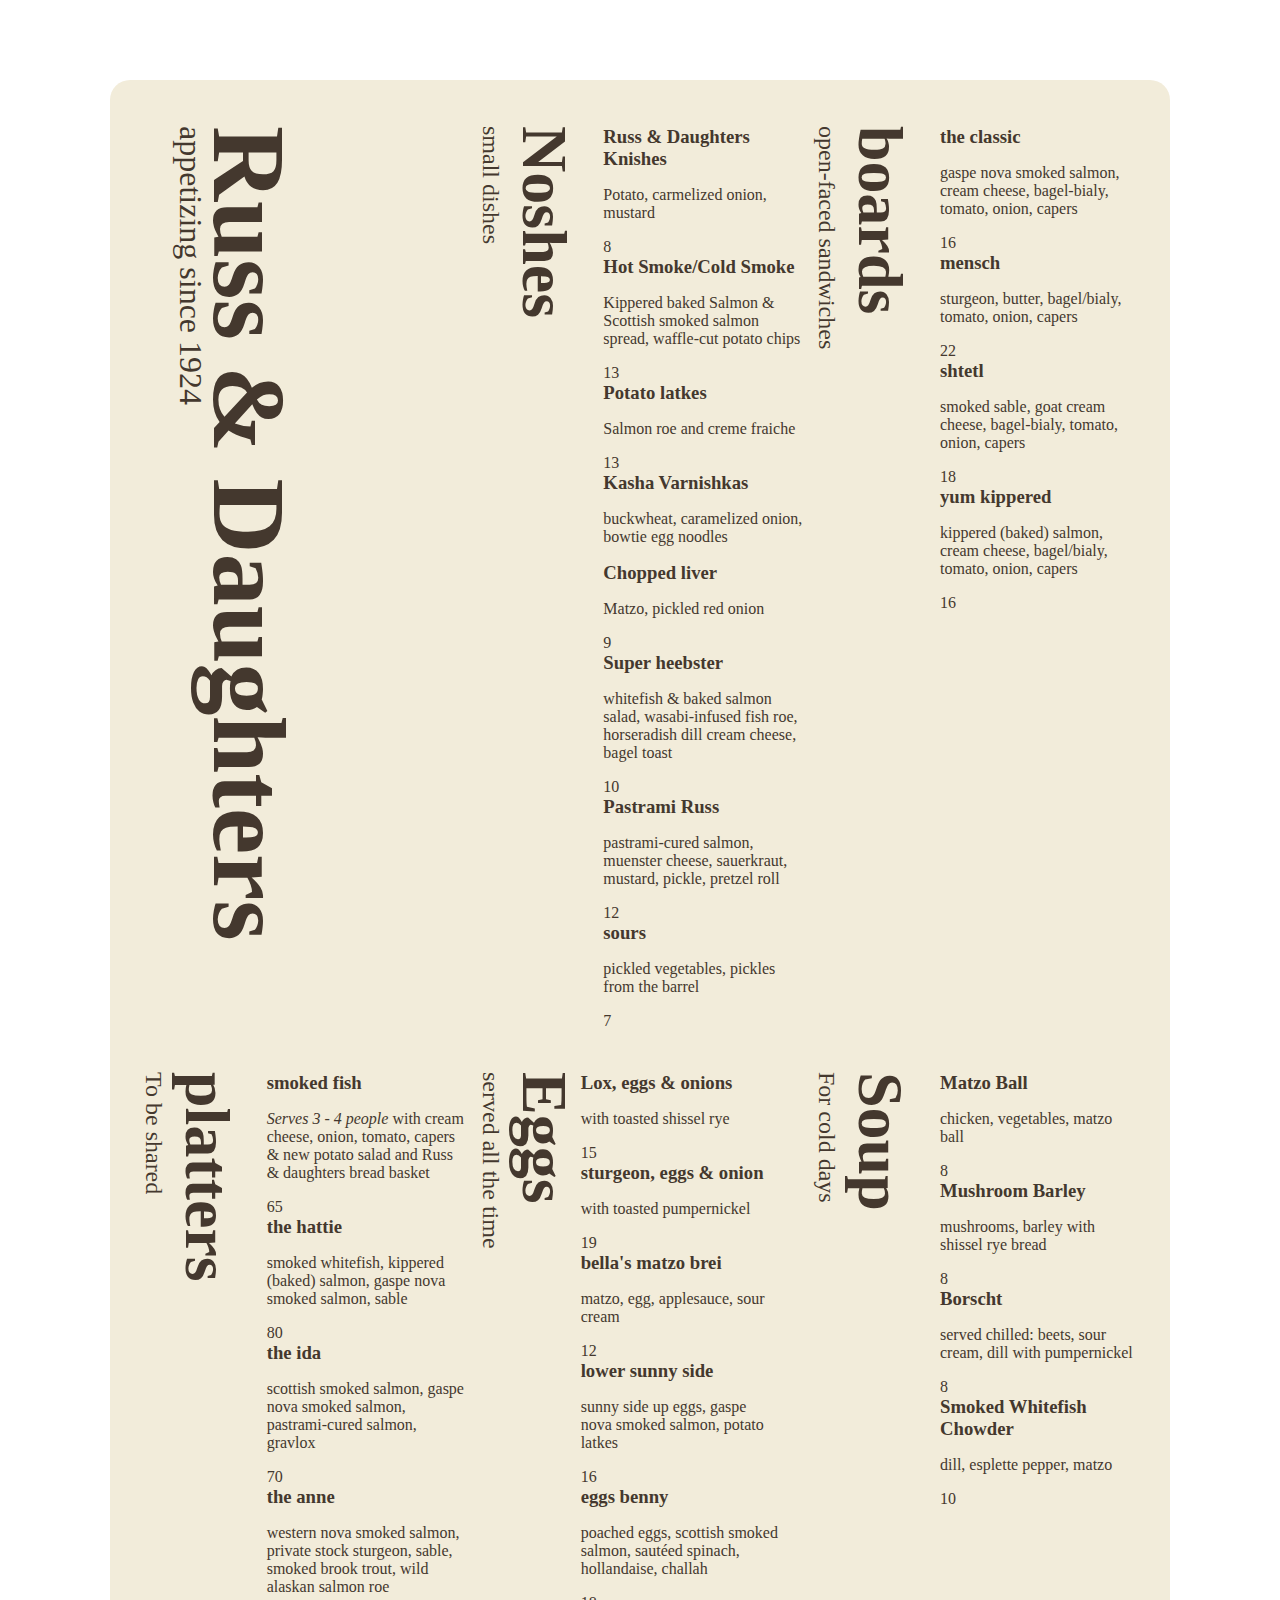
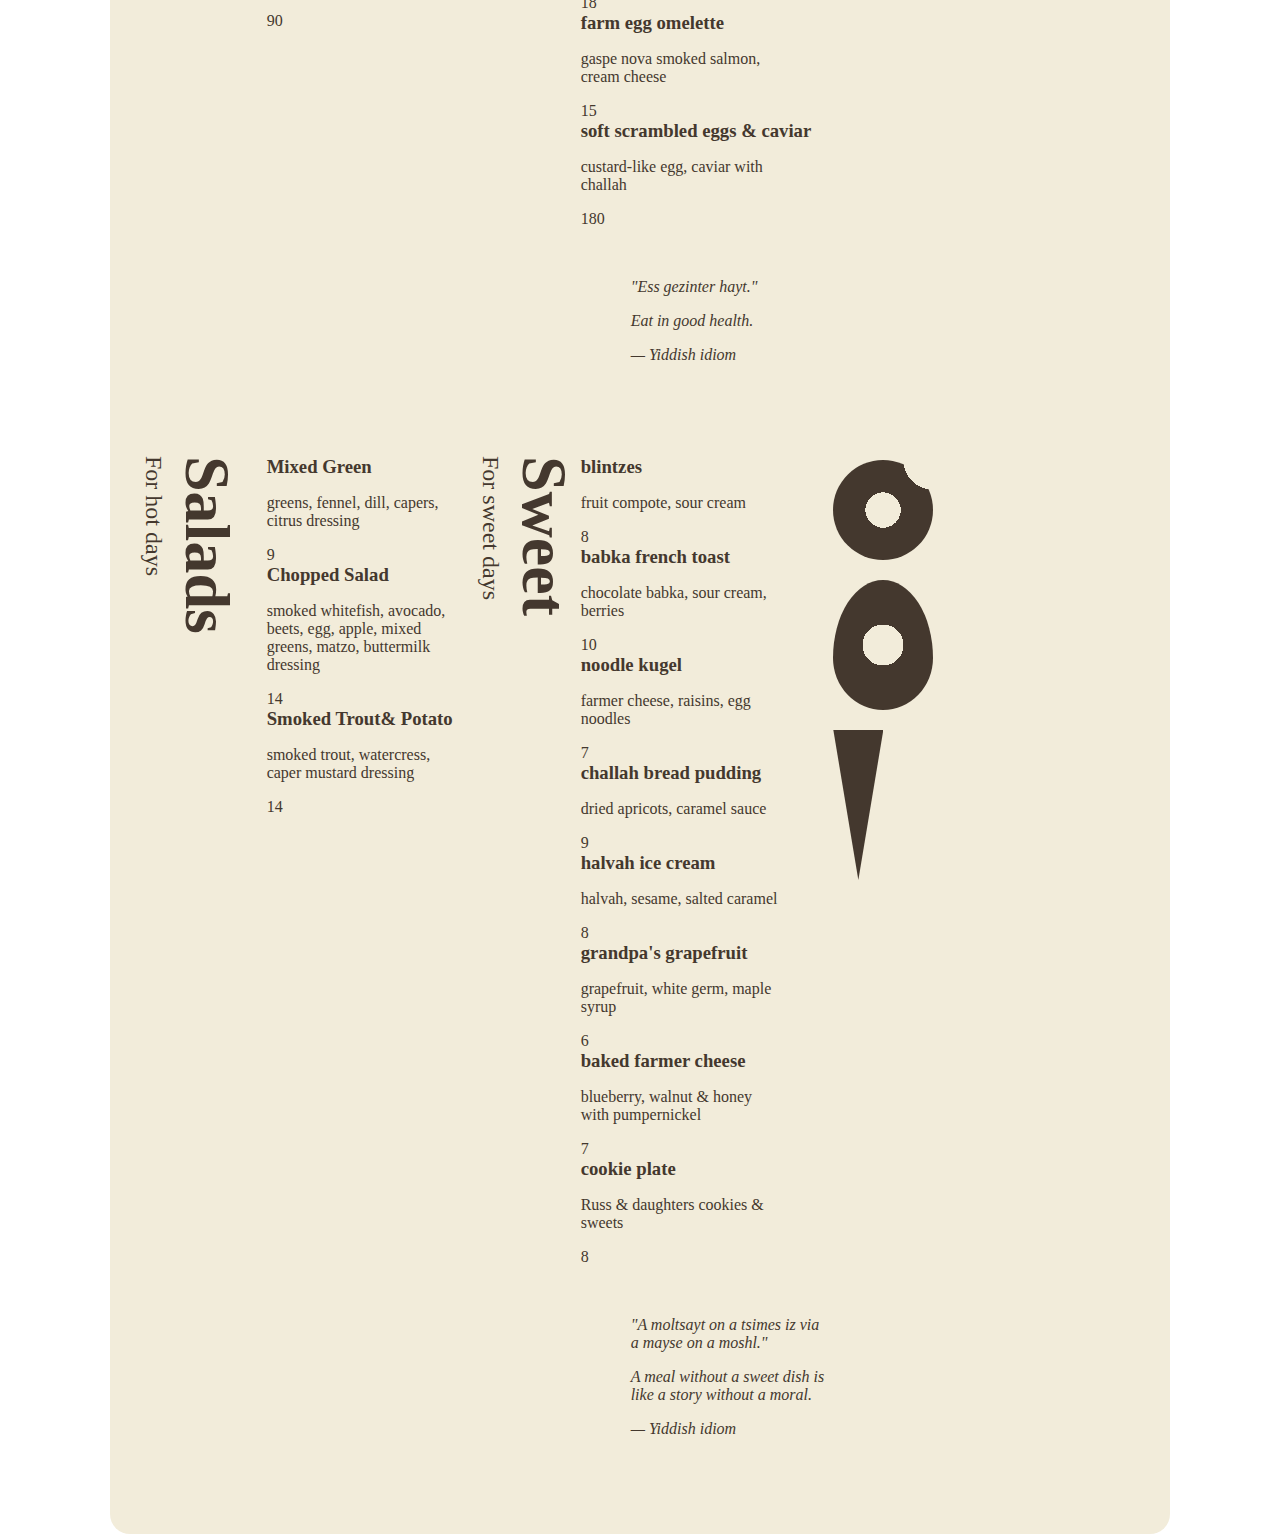
==== docs/index.html @ b2f3741b "." ====
<!DOCTYPE html>
<html>
<head>
	<meta charset="utf-8" />
	<title>A template for a responsive restaurant menu</title>
    <meta name="viewport" content="width=device-width, initial-scale=1">
    <link rel="stylesheet" href="./styles/styles.css">
	<!-- SUGGESTIONS FOR STYLING
	https://duckduckgo.com/?q=beautiful+restaurant+menus&t=ffab&iax=images&ia=images
	-->
</head>
<body>

<main>
            <header>
                <ul>
                    <li>
                        <h1>Russ & Daughters</h1>
                    </li>
                    <li>
                        <p>appetizing since 1924</p>
                    </li>
                </ul>
            </header>

            <section>
                <ul>
                    <li>
                        <header>
                            <ul>
                                <li>
                                    <h2>Noshes</h2>
                                </li> 
                                <li>  
                                    <p>small dishes</p>
                                </li>
                            </ul>
                        </header>
                    </li>
                    <li>
                        <article>
                            <h3>Russ &amp;  Daughters Knishes</h3>
                            <p>Potato, carmelized onion, mustard</p>
                            <div>8</div> <!-- price -->
                        </article>

                        <article>
                            <h3>Hot Smoke/Cold Smoke</h3>
                            <p>Kippered baked Salmon &amp; Scottish smoked salmon spread, waffle-cut potato chips</p>
                            <div>13</div>
                        </article>

                        <article>
                            <h3>Potato latkes</h3>
                            <p>Salmon roe and creme fraiche</p>
                            <div>13</div>
                        </article>

                        <article>
                            <h3>Kasha Varnishkas</h3>
                            <p>buckwheat, caramelized onion, bowtie egg noodles</p>
                        </article>

                        <article>
                            <h3>Chopped liver</h3>
                            <p>Matzo, pickled red onion</p>
                            <div>9</div>
                        </article>

                        <article>
                            <h3>Super heebster</h3>
                            <p>whitefish &amp; baked salmon salad, wasabi-infused fish roe, horseradish dill cream cheese, bagel toast</p>
                            <div>10</div>
                        </article>

                        <article>
                            <h3>Pastrami Russ</h3>
                            <p>pastrami-cured salmon, muenster cheese, sauerkraut, mustard, pickle, pretzel roll</p>
                            <div>12</div>
                        </article>

                        <article>
                            <h3>sours</h3>
                            <p>pickled vegetables, pickles from the barrel</p>
                            <div>7</div>
                        </article>
                    </li>
                </ul>    
            </section>
  
            <section>
                <ul>
                    <li>
                        <header>
                            <ul>
                                <li>
                                    <h2>boards</h2>
                                </li>
                                <li>
                                    <p>open-faced sandwiches</p>
                                </li>
                            </ul>
                        </header>
                        </li>
                        <li>
                        <article>
                            <h3>the classic</h3>
                            <p>gaspe nova smoked salmon, cream cheese, bagel-bialy, tomato, onion, capers</p>
                            <div>16</div>
                        </article>

                        <article>
                            <h3>mensch</h3>
                            <p>sturgeon, butter, bagel/bialy, tomato, onion, capers</p>
                            <div>22</div>
                        </article>

                        <article>
                            <h3>shtetl</h3>
                            <p>smoked sable, goat cream cheese, bagel-bialy, tomato, onion, capers</p>
                            <div>18</div>
                        </article>

                        <article>
                            <h3>yum kippered</h3>
                            <p>kippered (baked) salmon, cream cheese, bagel/bialy, tomato, onion, capers</p>
                            <div>16</div>
                        </article>
                    </li>
                </ul>   
            </section>

            <section>
                <ul>
                    <li>
                        <header>
                            <ul>
                                <li>
                                    <h2>platters</h2>
                                </li>
                                <li>
                                    <p>To be shared</p>
                                </li>
                            </ul>
                    
                        </header>
                    </li>
                    <li>
                        <article>
                            <h3>smoked fish</h3>
                            <p><em>Serves 3 - 4 people</em> with cream cheese, onion, tomato, capers &amp; new potato salad and Russ &amp; daughters bread basket</p>
                            <div>65</div>
                        </article>

                        <article>
                            <h3>the hattie</h3>
                            <p>smoked whitefish, kippered (baked) salmon, gaspe nova smoked salmon, sable</p>
                            <div>80</div>
                        </article>

                        <article>
                            <h3>the ida</h3>
                            <p>scottish smoked salmon, gaspe nova smoked salmon, pastrami-cured salmon, gravlox</p>
                            <div>70</div>
                        </article>

                        <article>
                            <h3>the anne</h3>
                            <p>western nova smoked salmon, private stock sturgeon, sable, smoked brook trout, wild alaskan salmon roe</p>
                            <div>90</div>
                        </article>
                     </li>
                </ul>
            </section>
            <section>
                <ul>
                    <li>
                        <header>
                            <ul>
                                <li>
                                    <h2>Eggs</h2>
                                </li>
                                <li>
                                    <p>served all the time</p>
                                </li>
                            </ul>
                        </header>
                    </li>
                    <li>

                        <article>
                            <h3>Lox, eggs &amp; onions</h3>
                            <p>with toasted shissel rye</p>
                            <div>15</div>
                        </article>

                        <article>
                            <h3>sturgeon, eggs &amp; onion</h3>
                            <p>with toasted pumpernickel</p>
                            <div>19</div>
                        </article>

                        <article>
                            <h3>bella's matzo brei</h3>
                            <p>matzo, egg, applesauce, sour cream</p>
                            <div>12</div>
                        </article>

                        <article>
                            <h3>lower sunny side</h3>
                            <p>sunny side up eggs, gaspe nova smoked salmon, potato latkes</p>
                            <div>16</div>
                        </article>

                        <article>
                            <h3>eggs benny</h3>
                            <p>poached eggs, scottish smoked salmon, sautéed spinach, hollandaise, challah</p>
                            <div>18</div>
                        </article>

                        <article>
                            <h3>farm egg omelette</h3>
                            <p>gaspe nova smoked salmon, cream cheese</p>
                            <div>15</div>
                        </article>

                        <article>
                            <h3>soft scrambled eggs &amp; caviar</h3>
                            <p>custard-like egg, caviar with challah</p>
                            <div>180</div>
                        </article>

                        <blockquote>
                            <p>"Ess gezinter hayt."</p>
                            <p>Eat in good health.</p>
                            <cite>— Yiddish idiom</cite>
                        </blockquote>
                    </li>
                </ul>
            </section>

            <section>
                <ul>
                    <li>
                        <header>
                            <ul>
                                <li>
                                    <h2>Soup</h2>
                                </li>
                                <li>
                                    <p>For cold days</p>
                                </li>
                            </ul>
                        </header>
                    </li>
                     <li>
                        <article>
                            <h3>Matzo Ball</h3>
                            <p>chicken, vegetables, matzo ball</p>
                            <div>8</div>
                        </article>

                        <article>
                            <h3>Mushroom Barley</h3>
                            <p>mushrooms, barley with shissel rye bread</p>
                            <div>8</div>
                        </article>

                        <article>
                            <h3>Borscht</h3>
                            <p>served chilled: beets, sour cream, dill with pumpernickel</p>
                            <div>8</div>
                        </article>
                        
                        <article>
                            <h3>Smoked Whitefish Chowder</h3>
                            <p>dill, esplette pepper, matzo</p>
                            <div>10</div>
                        </article>
                    </li>
                </ul>
            </section>
 
            <section>
                <ul>
                    <li>
                        <header>
                            <ul>
                                <li>
                                    <h2>Salads</h2>
                                </li>
                                <li>
                                    <p>For hot days</p>
                                </li>
                            </ul>
                        </header>
                     </li>
                     <li>
                        <article>
                            <h3>Mixed Green</h3>
                            <p>greens, fennel, dill, capers, citrus dressing</p>
                            <div>9</div>
                        </article>

                        <article>
                            <h3>Chopped Salad</h3>
                            <p>smoked whitefish, avocado, beets, egg, apple, mixed greens, matzo, buttermilk dressing</p>
                            <div>14</div>
                        </article>

                        <article>
                            <h3>Smoked Trout& Potato</h3>
                            <p>smoked trout, watercress, caper mustard dressing</p>
                            <div>14</div>
                        </article>
                     </li>
                </ul>
            </section>
 
            <section>
                <ul>
                    <li>
                        <header>
                            <ul>
                                <li>
                                    <h2>Sweet</h2>
                                </li>
                                <li>
                                    <p>For sweet days</p>
                                </li>
                            </ul>
                        </header>
                    </li>
                    <li>
    
                        <article>
                            <h3>blintzes</h3>
                            <p>fruit compote, sour cream</p>
                            <div>8</div>
                        </article>

                        <article>
                            <h3>babka french toast</h3>
                            <p>chocolate babka, sour cream, berries</p>
                            <div>10</div>
                        </article>

                        <article>
                            <h3>noodle kugel</h3>
                            <p>farmer cheese, raisins, egg noodles</p>
                            <div>7</div>
                        </article>

                        <article>
                            <h3>challah bread pudding</h3>
                            <p>dried apricots, caramel sauce</p>
                            <div>9</div>
                        </article>

                        <article>
                            <h3>halvah ice cream</h3>
                            <p>halvah, sesame, salted caramel</p>
                            <div>8</div>
                        </article>

                        <article>
                            <h3>grandpa's grapefruit</h3>
                            <p>grapefruit, white germ, maple syrup</p>
                            <div>6</div>
                        </article>

                        <article>
                            <h3>baked farmer cheese</h3>
                            <p>blueberry, walnut &amp; honey with pumpernickel</p>
                            <div>7</div>
                        </article>

                        <article>
                            <h3>cookie plate</h3>
                            <p>Russ &amp; daughters cookies &amp; sweets</p>
                            <div>8</div>
                        </article>

                        <blockquote>
                            <p>"A moltsayt on a tsimes iz via a mayse on a moshl."</p>
                            <p>A meal without a sweet dish is like a story without a moral.</p>
                            <cite>— Yiddish idiom</cite>
                        </blockquote>
                    </li>
                </ul>
            </section>
            <section>
                 <!-- hier komen vormen die rechts onderaan de pagina komen te staan -->
                 <!-- bagel -->
                 <div></div>
                 <div></div>
                 <div></div>
            </section>
</main>

<!-- HTML taken and adjusted from https://codepen.io/julesforrest/pen/VqXvgQ -->

</body>
</html>
---- docs/styles/styles.css ----
html{
    /* /* lightmode */
    background-color: white; 
    color: rgb(68, 56, 46); 
    padding-top: 80px;
}

body {
    border-radius: 20px;
    padding: 30px;
    margin: auto;
    width: 1000px;
    height: 100%;

    /* light mode */
    background-color: #f2ecda;
}



/* tekst */

h1{
    font-size: 6.5em;
    margin: 0;
    writing-mode: vertical-lr;
} 

h2{
    font-size: 4em;
    margin: 0;
    writing-mode: vertical-lr;
}

h3{
    margin: 0;
}

p{
    width: 200px;
}

header p{
    font-size: 2em;
    writing-mode: vertical-lr;
}

section header p{
    font-size: 1.5em;
    margin: 0;
    writing-mode: vertical-lr;
}

blockquote{
    font-style: italic;
    font-weight: lighter;
    margin: 50px;
}



/* dark mode */

/* @media (prefers-color-scheme: dark) {
html{
    background-color: rgb(43, 43, 43);
    color: #f2ecda;
}

body{
     background-color: #a29285;
}
}  */




/* section, article, header */

main{
    display: grid;
    /* grid-template-rows: repeat(auto-fill, minmax(300px, 1fr));
    grid-template-columns: repeat(9, 111.10px); */
    grid-template-columns: repeat(auto-fill, minmax(min(251px, 100%), 1fr));
    grid-gap: 10px;
    padding: 0;
}

/* section {
    margin: 0 auto 50px ; 
    /* width: 350px; */
    /* background-color: rgb(157, 157, 165); */
/* } */

/* article {
    padding: 0 10px;
    margin: 0 auto 30px; 
    /* width: 300px; */
    /* background-color: rgb(61, 36, 40); 
 } */

header{
    width: 20%;
    grid-template-columns: 1fr 1fr;
    grid-template-rows: 1fr ;
}



/* lists */


section header ul{
    width:20%;
    display: grid;
    grid-template-rows: 1fr;
    grid-template-columns: 30px;
    padding: 0;
}

header ul{
    width:20%;
    display: grid;
    grid-template-columns: 50px 1fr;
    grid-auto-rows: 100%;
    padding: 0;
}

section ul {
    display: grid;
    grid-template-columns: 1fr 1fr;
    grid-auto-rows: 100%;
    padding: 0;
}

li{
    list-style: none;
}


header ul li:nth-child(1){
    grid-column: 2;
    grid-row: 1;

}

header ul li:nth-child(2){
    grid-column: 1;
    grid-row: 1;
}


section li:nth-child(1){
    grid-column: 1;
    grid-row: 1;

}

section li:nth-child(2){
    grid-column: 2;
    grid-row: 1;
}


/* main grid */


/* section:nth-child(1){
    grid-column: 1/2;
    grid-row: 1;
}

section:nth-child(2){
    grid-column: 3;
    grid-row: 1;
}

section:nth-child(3){
    grid-column: 4;
    grid-row: 2;
}

section:nth-child(4){
    grid-column: 1;
    grid-row: 2;
}

section:nth-child(5){
    grid-column: 7;
    grid-row: 1;
}

section:nth-child(6){
    grid-column: 7;
    grid-row: 2;
}

section:nth-child(7){
    grid-column: 1;
    grid-row: 3;
}

section:nth-child(8){
    grid-column: 4;
    grid-row: 3;
}

section:nth-child(9){
    grid-column: 8;
    grid-row: 3;
} */

/* /* section:nth-child(9) div */
section:nth-child(9) div:nth-child(1) { 
    margin: 20px;
    border-radius: 50%;
    padding: 50px;
    width: 0px;
    background-image:
    radial-gradient(circle at right top, #f2ecda 21%, transparent 20%),
    radial-gradient(circle at center, #f2ecda 25%,  rgb(68, 56, 46) 20%);
}

section:nth-child(9) div:nth-child(2) { 
    margin: 20px;
    border-radius: 50% 50% 50% 50% / 60% 60% 40% 40%;
    width: 100px; 
    height: 130px;
    background-color:  rgb(68, 56, 46);
    background-image:
    radial-gradient(circle at center, #f2ecda 25%,  rgb(68, 56, 46) 25%);
}

section:nth-child(9) div:nth-child(3) { 
    margin: 20px;
    border-radius: 0px;
    width: 50px; 
    height: 150px;
    background-color:  rgb(68, 56, 46);
    clip-path:polygon(0 0, 100% 0, 50% 100%, 50% 100%);
}
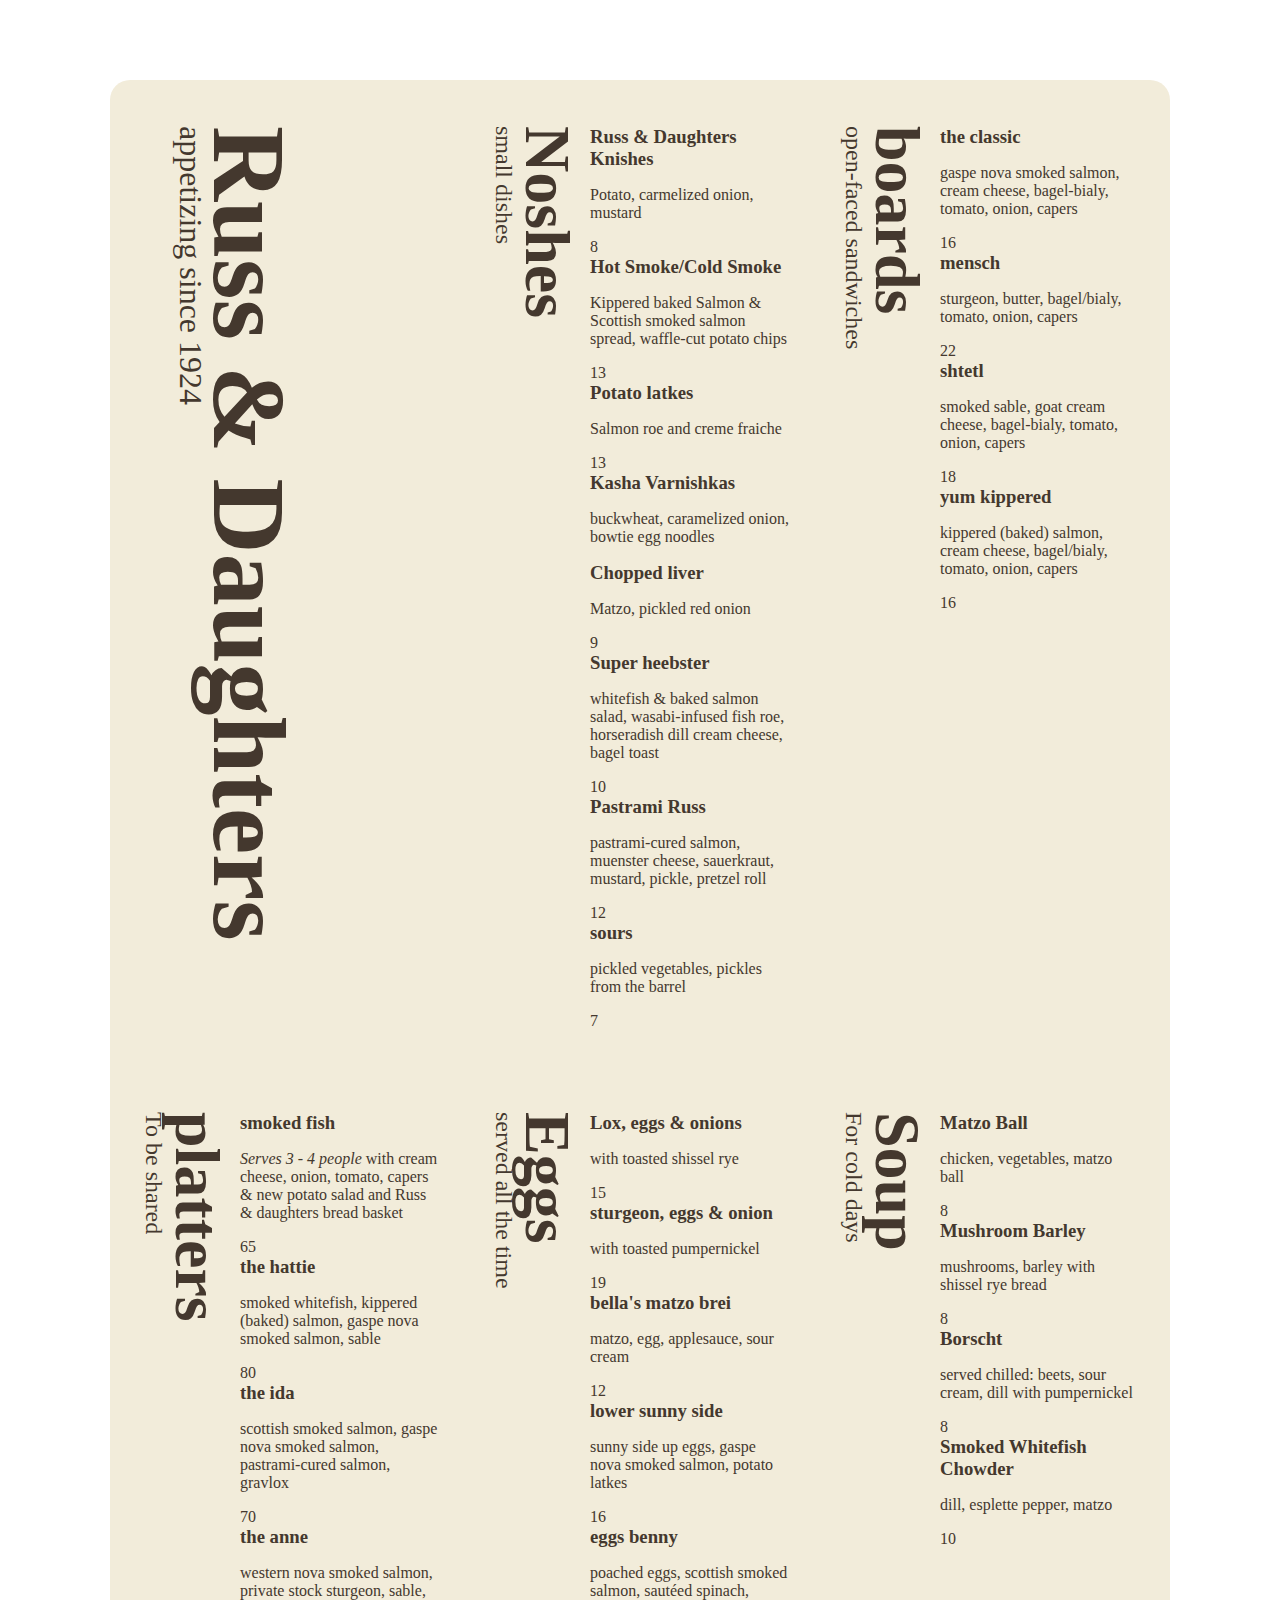
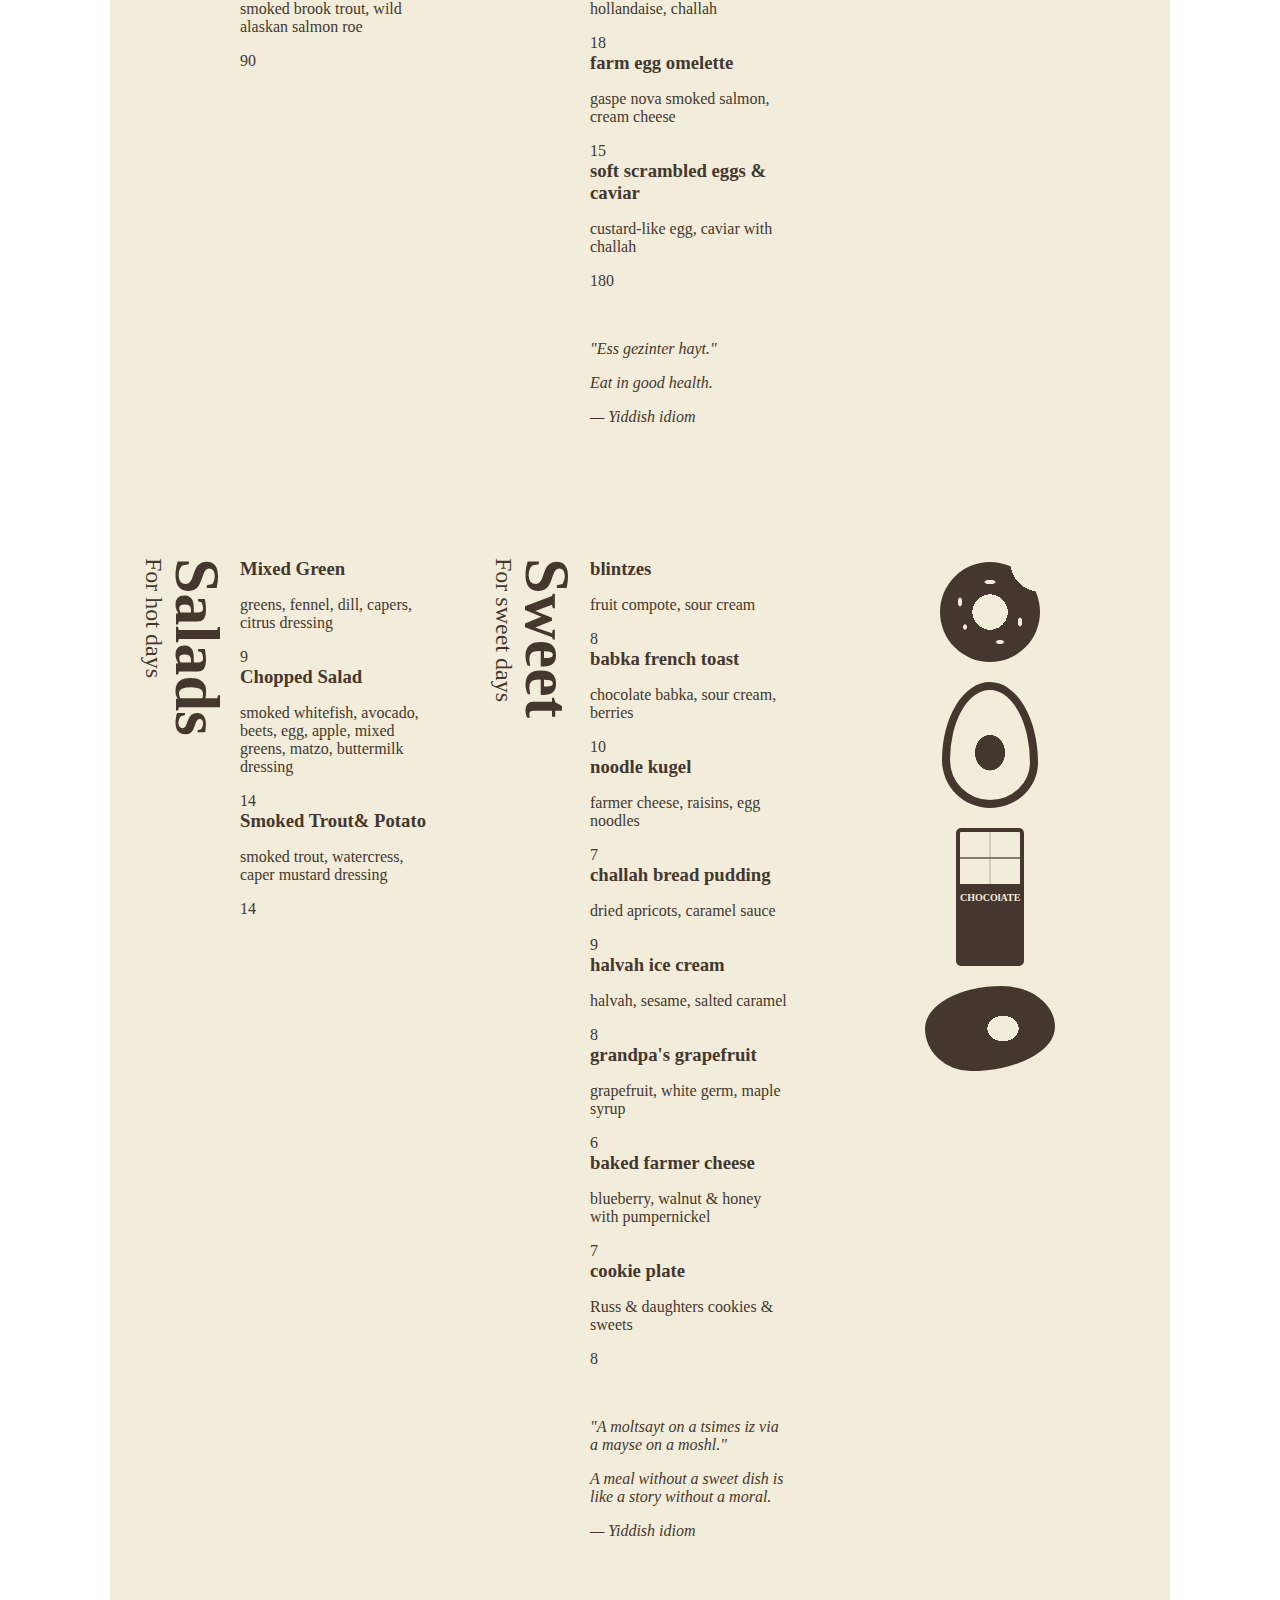
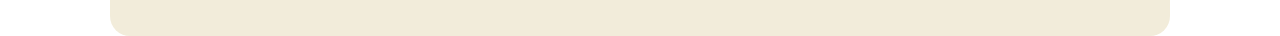
==== commit 66d33b7a: "responsive en vormen" ====
--- a/docs/index.html
+++ b/docs/index.html
@@ -394,6 +394,10 @@
                  <!-- bagel -->
                  <div></div>
                  <div></div>
+                 <div>
+                     <p>CHOCOlATE</p>
+                 </div>
+                 <div></div>
                  <div></div>
             </section>
 </main>
--- a/docs/styles/styles.css
+++ b/docs/styles/styles.css
@@ -9,7 +9,7 @@
     border-radius: 20px;
     padding: 30px;
     margin: auto;
-    width: 1000px;
+    max-width: 1000px;
     height: 100%;
 
     /* light mode */
@@ -18,6 +18,8 @@
 
 
 
+/* tekst */
+/* tekst */
 /* tekst */
 
 h1{
@@ -54,11 +56,15 @@
 blockquote{
     font-style: italic;
     font-weight: lighter;
-    margin: 50px;
-}
-
-
-
+    margin: 50px 0 ;
+}
+
+
+
+
+
+/* dark mode */
+/* dark mode */
 /* dark mode */
 
 /* @media (prefers-color-scheme: dark) {
@@ -75,29 +81,18 @@
 
 
 
-/* section, article, header */
+/* section, article, header, main etc.*/
+/* section, article, header, main etc.*/
+/* section, article, header, main etc.*/
 
 main{
     display: grid;
     /* grid-template-rows: repeat(auto-fill, minmax(300px, 1fr));
     grid-template-columns: repeat(9, 111.10px); */
-    grid-template-columns: repeat(auto-fill, minmax(min(251px, 100%), 1fr));
-    grid-gap: 10px;
-    padding: 0;
-}
-
-/* section {
-    margin: 0 auto 50px ; 
-    /* width: 350px; */
-    /* background-color: rgb(157, 157, 165); */
-/* } */
-
-/* article {
-    padding: 0 10px;
-    margin: 0 auto 30px; 
-    /* width: 300px; */
-    /* background-color: rgb(61, 36, 40); 
- } */
+    grid-template-columns: repeat(auto-fill, minmax(251px, 1fr));
+    grid-gap: 50px;
+    padding: 0;
+}
 
 header{
     width: 20%;
@@ -107,14 +102,18 @@
 
 
 
-/* lists */
+
+
+/* lists en grids */
+/* lists en grids */
+/* lists en grids*/
 
 
 section header ul{
     width:20%;
     display: grid;
     grid-template-rows: 1fr;
-    grid-template-columns: 30px;
+    grid-template-columns: 20px 1fr;
     padding: 0;
 }
 
@@ -138,31 +137,100 @@
 }
 
 
+
+/* grid van titel russ and daughters */
+
 header ul li:nth-child(1){
-    grid-column: 2;
+    grid-column: 2/3;
     grid-row: 1;
 
 }
 
 header ul li:nth-child(2){
-    grid-column: 1;
-    grid-row: 1;
-}
-
+    grid-column: 1/2;
+    grid-row: 1;
+}
+
+
+
+/* grid van de sections */
 
 section li:nth-child(1){
-    grid-column: 1;
+    grid-column: 1/2;
     grid-row: 1;
 
 }
 
 section li:nth-child(2){
-    grid-column: 2;
-    grid-row: 1;
-}
-
-
-/* main grid */
+    grid-column: 2/3;
+    grid-row: 1;
+}
+
+
+
+/* vormen */
+/* vormen */
+/* vormen */
+
+section:nth-child(9) div:nth-child(1) { 
+    margin: 20px auto;
+    border-radius: 50%;
+    padding: 50px;
+    width: 0px;
+    background-image:
+    radial-gradient(circle at right top, #f2ecda 21%, transparent 20%),
+    radial-gradient(closest-side at 50% 20%, #f2ecda 10%, transparent 12%),
+    radial-gradient(closest-side at 60% 80%, #f2ecda 8%, transparent 12%),
+    radial-gradient(closest-side at 20% 40%, #f2ecda 10%, transparent 12%),
+    radial-gradient(closest-side at 25% 65%, #f2ecda 7%, transparent 8%),
+    radial-gradient(closest-side at 80% 60%, #f2ecda 10%, transparent 12%),
+    radial-gradient(circle at center, #f2ecda 25%,  rgb(68, 56, 46) 20%);
+}
+
+section:nth-child(9) div:nth-child(2) { 
+    margin: 20px auto;
+    border-radius: 50% 50% 50% 50% / 62% 64% 36% 38%;
+    border: 8px solid rgb(68, 56, 46);
+    width: 80px; 
+    height: 110px;
+    background-color: #f2ecda;
+    background-image:
+    radial-gradient(closest-side at 50% 57% , rgb(68, 56, 46)37%, transparent 38%);
+    
+}
+
+section:nth-child(9) div:nth-child(3) p{ 
+    font-size: 10px;
+    font-weight: bold;
+}
+
+section:nth-child(9) div:nth-child(3) { 
+    padding-top: 50px;
+    margin: 20px auto;
+    color: #f2ecda;
+    border: 4px solid rgb(68, 56, 46);
+    border-radius: 5px;
+    width: 60px; 
+    height: 80px;
+    background-image:
+    linear-gradient(to right, transparent 49%, rgb(68, 56, 46)50%, transparent 51%),
+    linear-gradient(to bottom, transparent 19%, rgb(68, 56, 46)20%, transparent 21%),
+    linear-gradient(to bottom,#f2ecda 40%, rgb(68, 56, 46)40%);
+}
+
+section:nth-child(9) div:nth-child(4) { 
+    margin: 20px auto;
+    border-radius: 59% 41% 65% 35% / 50% 48% 52% 50% ;
+    width: 130px; 
+    height: 85px;
+    background-color:  rgb(68, 56, 46);
+    background-image:
+    radial-gradient(closest-side at 60%  , #f2ecda 30%, transparent 30%);
+}
+
+
+
+/* oude niet-respnsive grid van main  */
 
 
 /* section:nth-child(1){
@@ -208,34 +276,4 @@
 section:nth-child(9){
     grid-column: 8;
     grid-row: 3;
-} */
-
-/* /* section:nth-child(9) div */
-section:nth-child(9) div:nth-child(1) { 
-    margin: 20px;
-    border-radius: 50%;
-    padding: 50px;
-    width: 0px;
-    background-image:
-    radial-gradient(circle at right top, #f2ecda 21%, transparent 20%),
-    radial-gradient(circle at center, #f2ecda 25%,  rgb(68, 56, 46) 20%);
-}
-
-section:nth-child(9) div:nth-child(2) { 
-    margin: 20px;
-    border-radius: 50% 50% 50% 50% / 60% 60% 40% 40%;
-    width: 100px; 
-    height: 130px;
-    background-color:  rgb(68, 56, 46);
-    background-image:
-    radial-gradient(circle at center, #f2ecda 25%,  rgb(68, 56, 46) 25%);
-}
-
-section:nth-child(9) div:nth-child(3) { 
-    margin: 20px;
-    border-radius: 0px;
-    width: 50px; 
-    height: 150px;
-    background-color:  rgb(68, 56, 46);
-    clip-path:polygon(0 0, 100% 0, 50% 100%, 50% 100%);
-}
+} */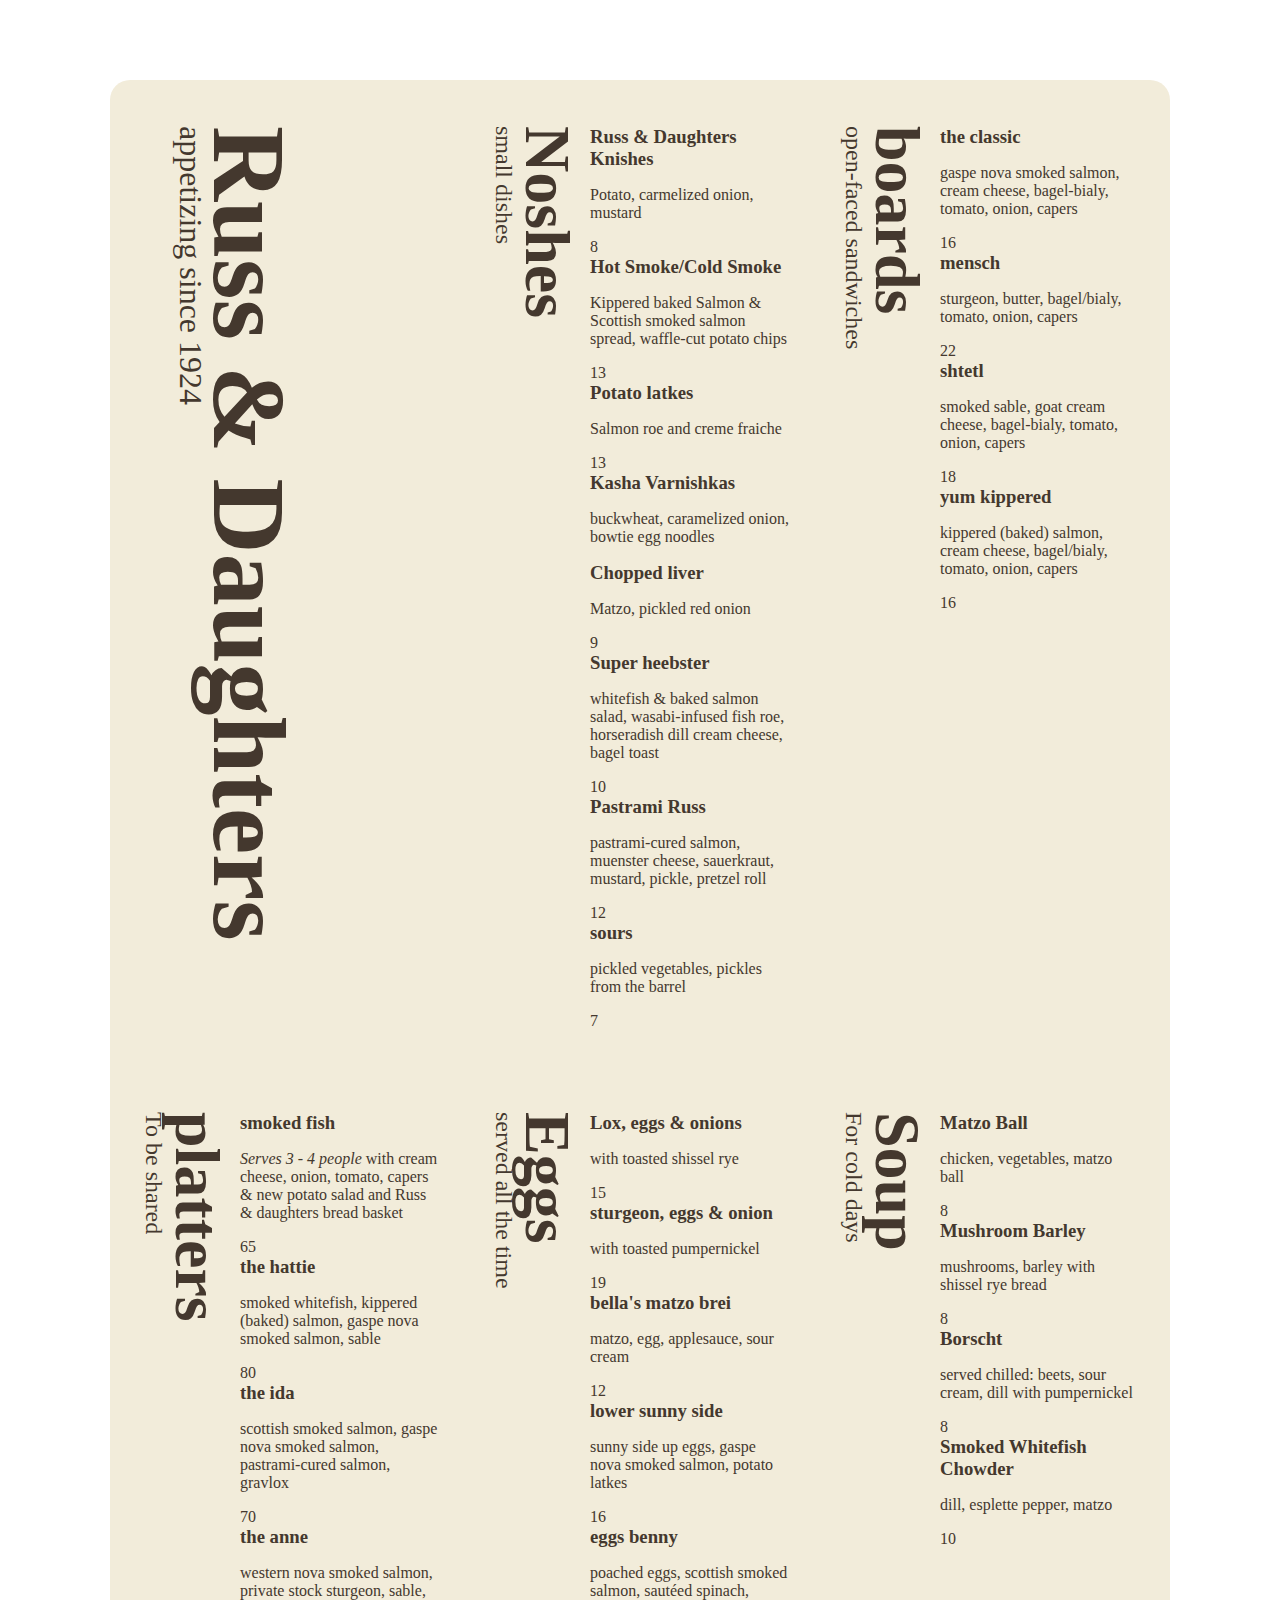
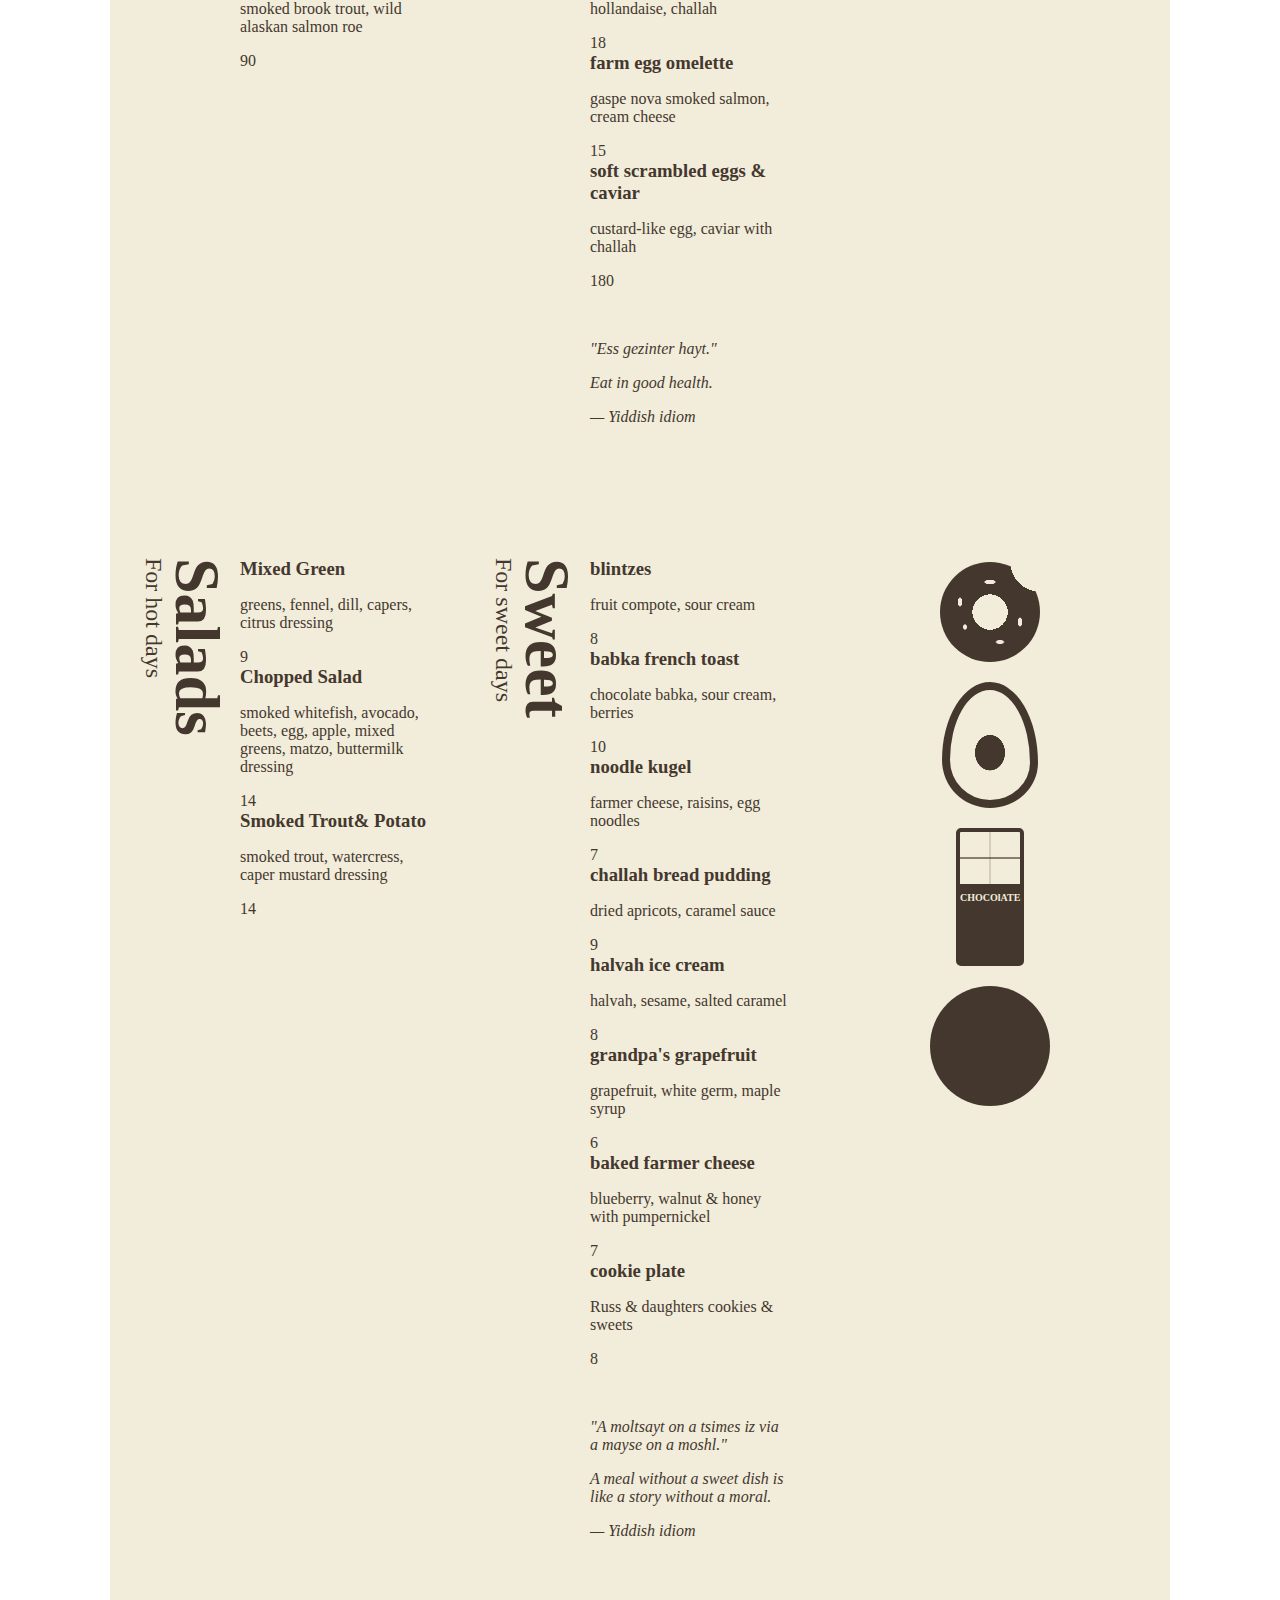
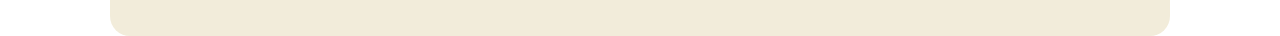
==== commit 69942cac: "details vormen" ====
--- a/docs/index.html
+++ b/docs/index.html
@@ -397,7 +397,10 @@
                  <div>
                      <p>CHOCOlATE</p>
                  </div>
-                 <div></div>
+                 <div>
+                     <section>
+                     </section>
+                 </div>
                  <div></div>
             </section>
 </main>
--- a/docs/styles/styles.css
+++ b/docs/styles/styles.css
@@ -220,13 +220,24 @@
 
 section:nth-child(9) div:nth-child(4) { 
     margin: 20px auto;
+    border-radius: 50%;
+    border: rgb(68, 56, 46);
+    width: 120px; 
+    height: 120px;
+    background-color:  rgb(68, 56, 46);
+}
+
+/* section:nth-child(9) div:nth-child(4) section { 
+    margin: 20px auto;
     border-radius: 59% 41% 65% 35% / 50% 48% 52% 50% ;
-    width: 130px; 
-    height: 85px;
+    width: 100px; 
+    height: 55px;
     background-color:  rgb(68, 56, 46);
     background-image:
     radial-gradient(closest-side at 60%  , #f2ecda 30%, transparent 30%);
-}
+} */
+
+
 
 
 
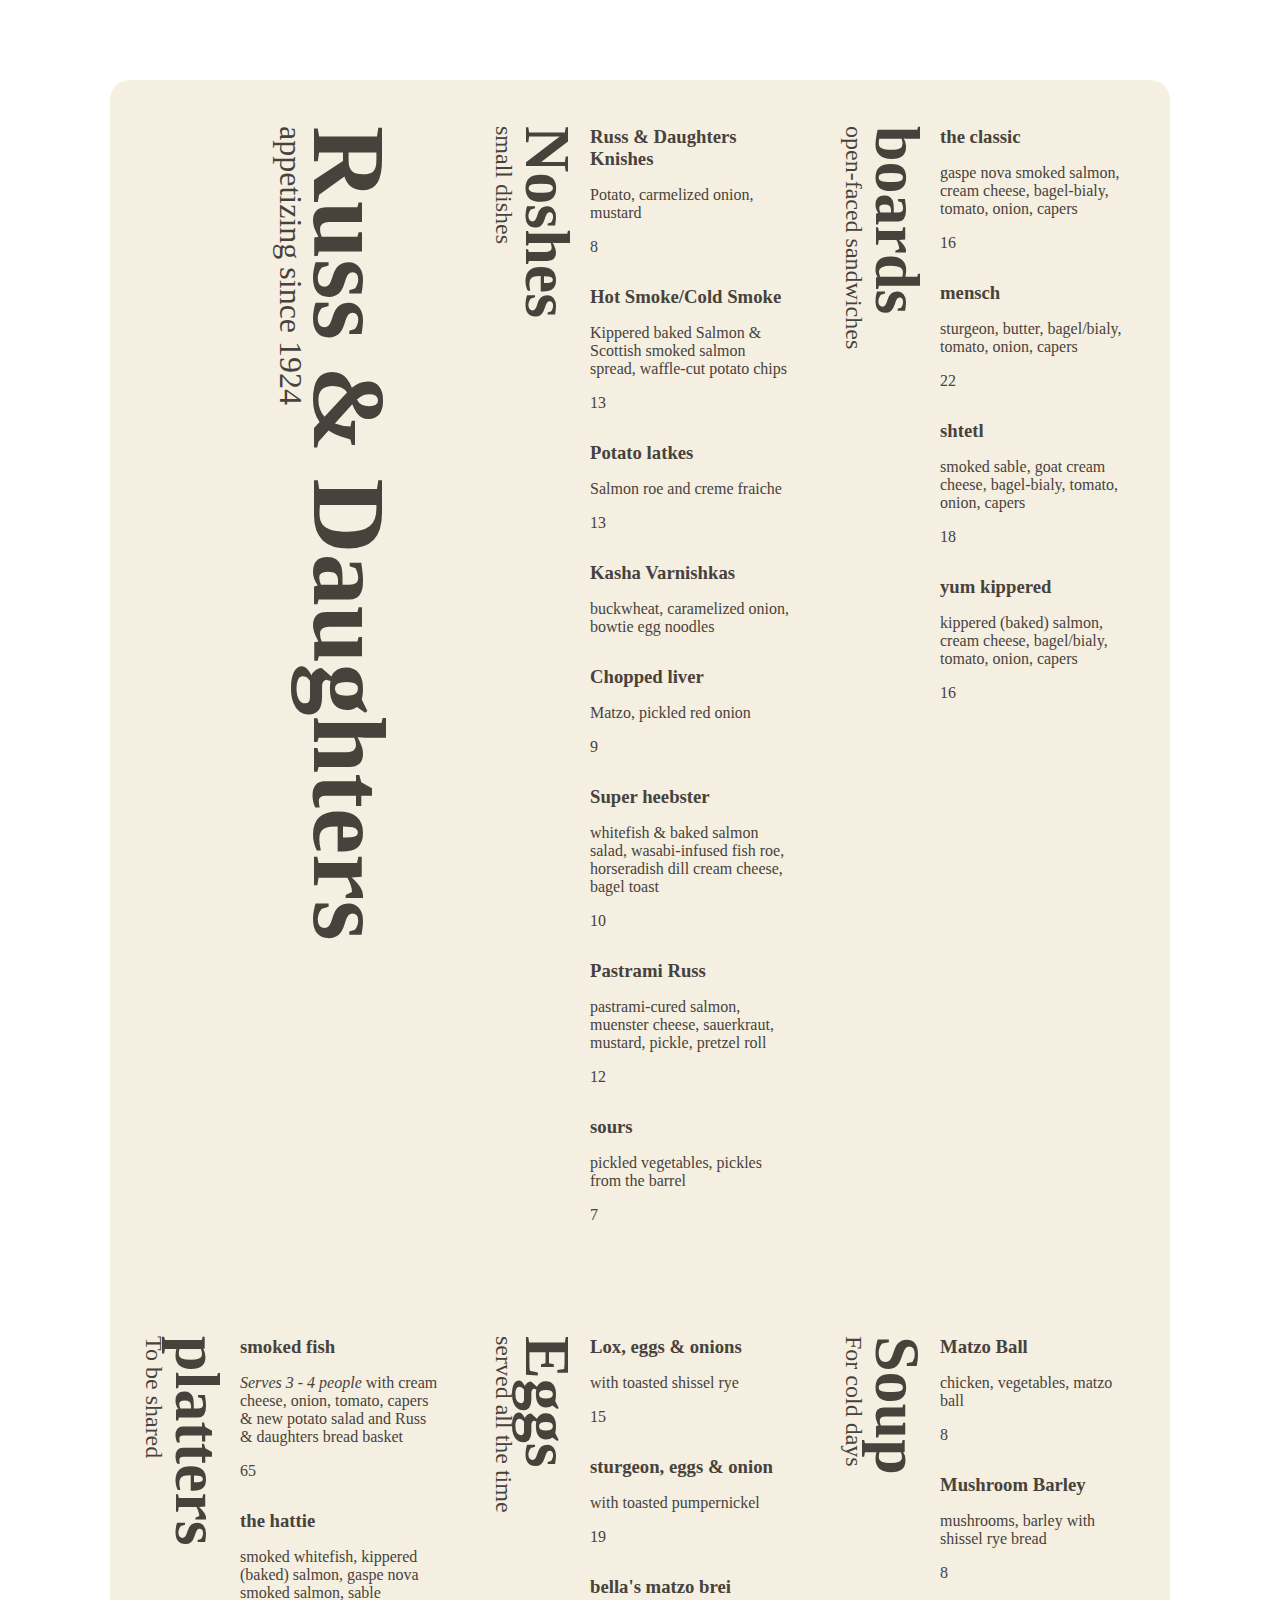
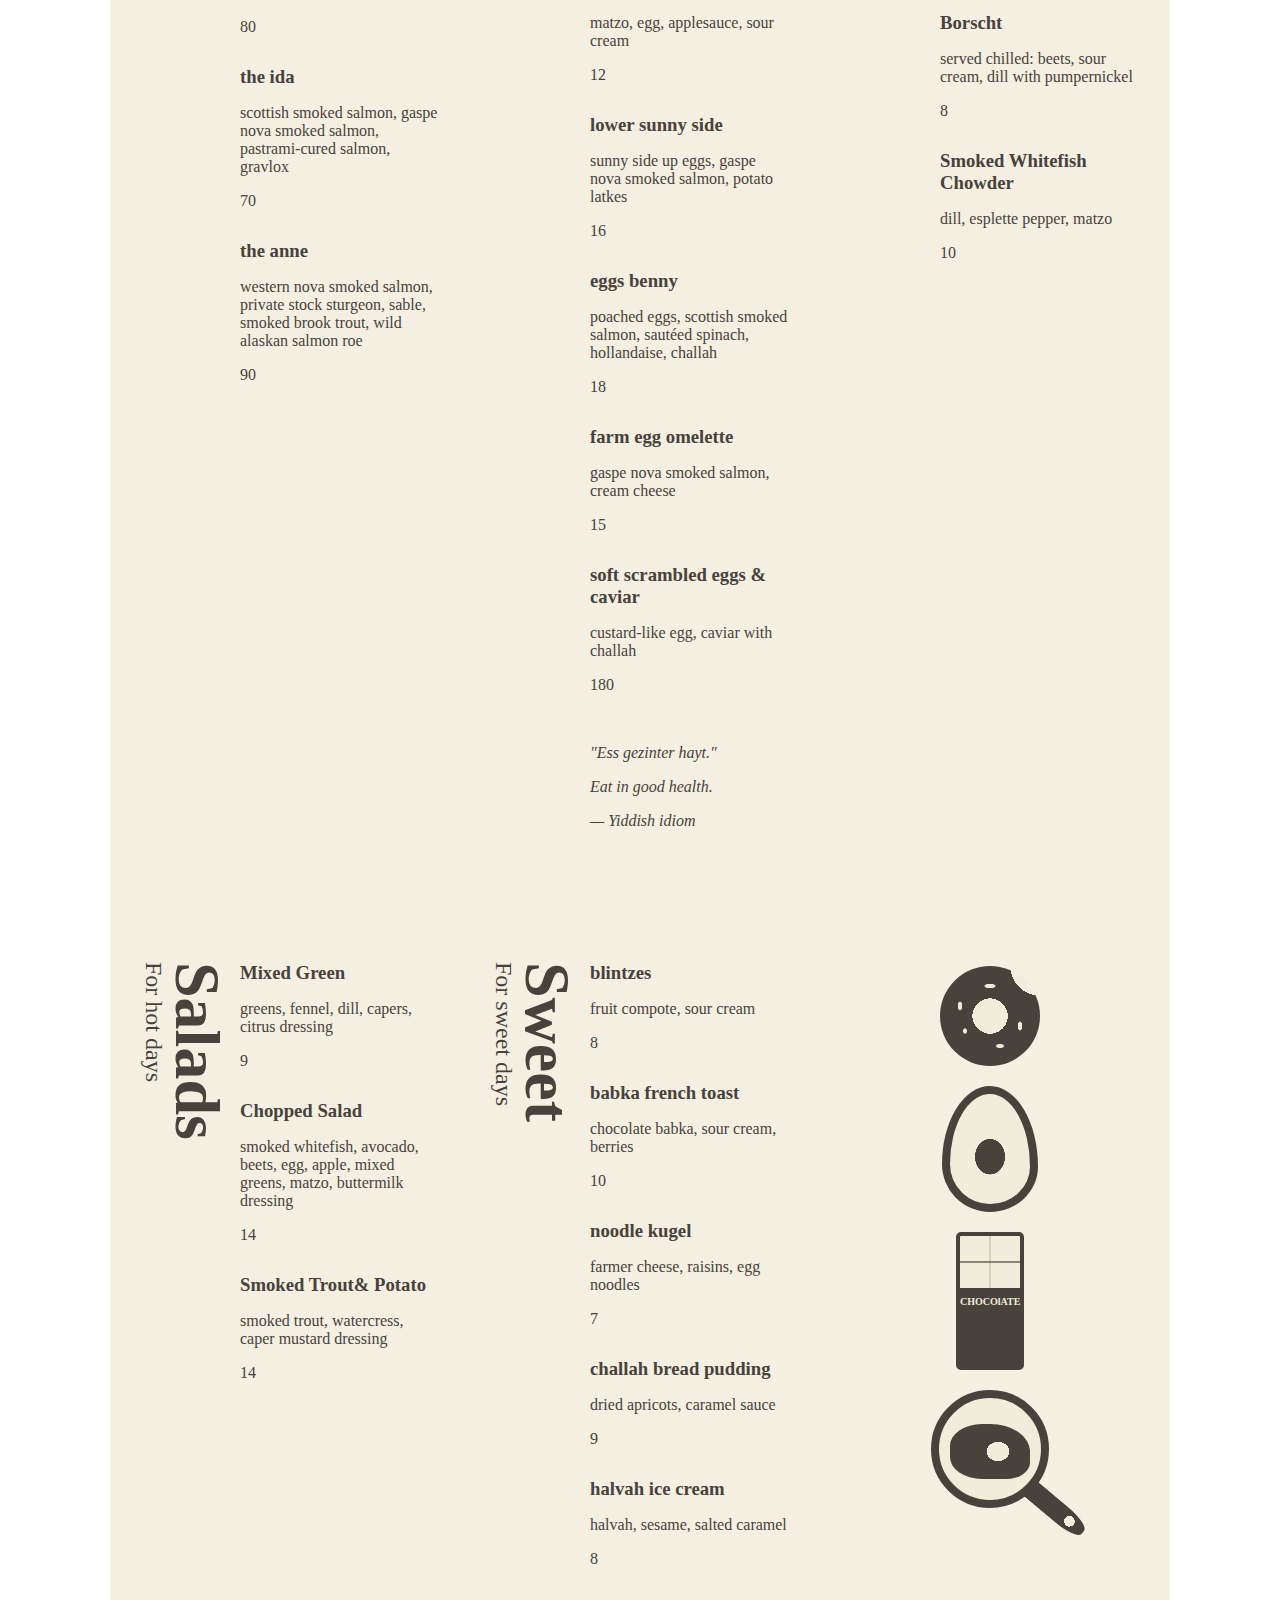
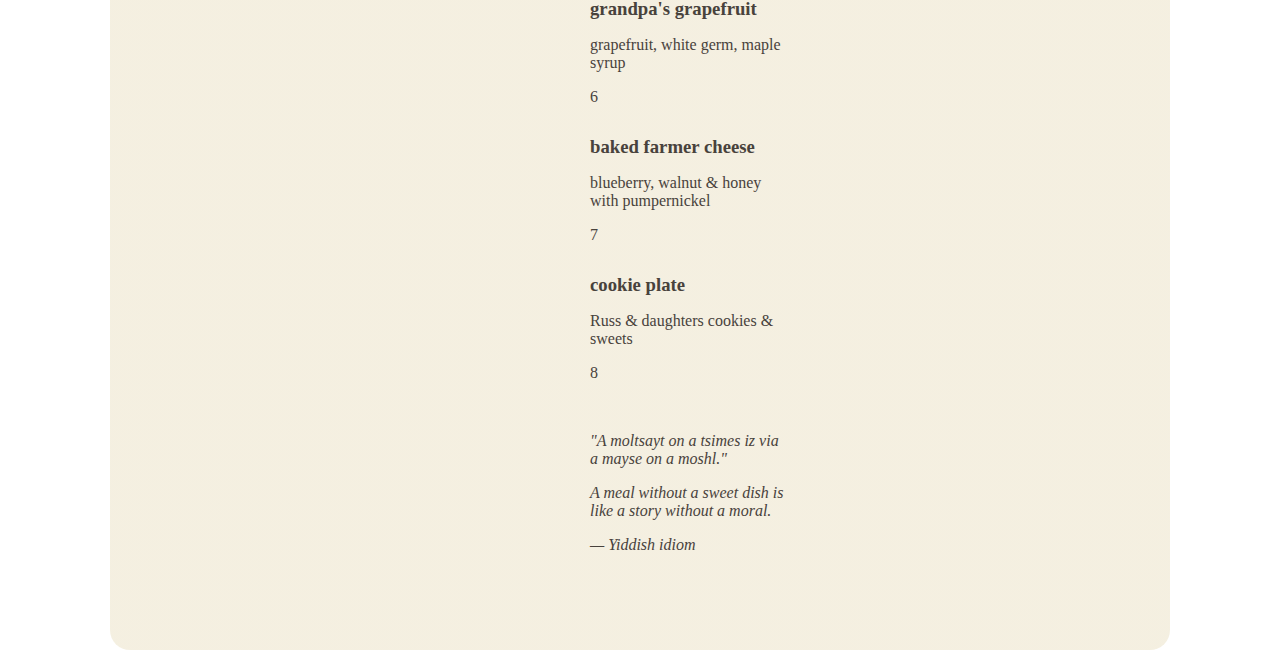
==== commit 4b0ae2d3: "vormen afgemaakt + animaties" ====
--- a/docs/index.html
+++ b/docs/index.html
@@ -391,7 +391,6 @@
             </section>
             <section>
                  <!-- hier komen vormen die rechts onderaan de pagina komen te staan -->
-                 <!-- bagel -->
                  <div></div>
                  <div></div>
                  <div>
--- a/docs/styles/styles.css
+++ b/docs/styles/styles.css
@@ -1,7 +1,9 @@
+@font-face { font-family: nashville; src: url('nashville.ttf'); } 
+
 html{
     /* /* lightmode */
     background-color: white; 
-    color: rgb(68, 56, 46); 
+    color: #48423c;
     padding-top: 80px;
 }
 
@@ -13,10 +15,13 @@
     height: 100%;
 
     /* light mode */
-    background-color: #f2ecda;
-}
-
-
+    /* background-color: #f2ecda; */
+    background:linear-gradient(0deg, rgba(242, 236, 218, 0.82), rgba(242, 236, 218, 0.82)), url(https://i.pinimg.com/originals/4c/65/f9/4c65f913798dcd566fb929d0973a37e6.jpg);
+    background-repeat: no-repeat;
+    background-size: cover;
+}
+
+ 
 
 /* tekst */
 /* tekst */
@@ -26,12 +31,14 @@
     font-size: 6.5em;
     margin: 0;
     writing-mode: vertical-lr;
+    font-family: nashville;
 } 
 
 h2{
     font-size: 4em;
     margin: 0;
     writing-mode: vertical-lr;
+    font-family: nashville;
 }
 
 h3{
@@ -44,6 +51,7 @@
 
 header p{
     font-size: 2em;
+    font-family: nashville;
     writing-mode: vertical-lr;
 }
 
@@ -57,26 +65,9 @@
     font-style: italic;
     font-weight: lighter;
     margin: 50px 0 ;
-}
-
-
-
-
-
-/* dark mode */
-/* dark mode */
-/* dark mode */
-
-/* @media (prefers-color-scheme: dark) {
-html{
-    background-color: rgb(43, 43, 43);
-    color: #f2ecda;
-}
-
-body{
-     background-color: #a29285;
-}
-}  */
+    animation: bounce 2s infinite;
+}
+
 
 
 
@@ -87,11 +78,10 @@
 
 main{
     display: grid;
-    /* grid-template-rows: repeat(auto-fill, minmax(300px, 1fr));
-    grid-template-columns: repeat(9, 111.10px); */
     grid-template-columns: repeat(auto-fill, minmax(251px, 1fr));
     grid-gap: 50px;
     padding: 0;
+    column-count: 4;
 }
 
 header{
@@ -100,7 +90,19 @@
     grid-template-rows: 1fr ;
 }
 
-
+main header {
+    animation: spin 5s infinite linear;
+    margin-left: 100px;
+}
+
+section header{
+    animation: none;
+    margin: 0;
+}
+
+article {
+    margin-bottom: 30px;
+}
 
 
 
@@ -172,6 +174,7 @@
 /* vormen */
 /* vormen */
 
+/* bagel of donut */
 section:nth-child(9) div:nth-child(1) { 
     margin: 20px auto;
     border-radius: 50%;
@@ -184,19 +187,21 @@
     radial-gradient(closest-side at 20% 40%, #f2ecda 10%, transparent 12%),
     radial-gradient(closest-side at 25% 65%, #f2ecda 7%, transparent 8%),
     radial-gradient(closest-side at 80% 60%, #f2ecda 10%, transparent 12%),
-    radial-gradient(circle at center, #f2ecda 25%,  rgb(68, 56, 46) 20%);
-}
-
+    radial-gradient(circle at center, #f2ecda 25%,  #48423c 20%);
+    animation: rotate 10s linear infinite;
+}
+
+/* avocado */
 section:nth-child(9) div:nth-child(2) { 
     margin: 20px auto;
     border-radius: 50% 50% 50% 50% / 62% 64% 36% 38%;
-    border: 8px solid rgb(68, 56, 46);
+    border: 8px solid #48423c;
     width: 80px; 
     height: 110px;
     background-color: #f2ecda;
     background-image:
-    radial-gradient(closest-side at 50% 57% , rgb(68, 56, 46)37%, transparent 38%);
-    
+    radial-gradient(closest-side at 50% 57% , #48423c 37%, transparent 38%);
+    animation: bounce 1s infinite;
 }
 
 section:nth-child(9) div:nth-child(3) p{ 
@@ -204,87 +209,167 @@
     font-weight: bold;
 }
 
+/* chocola */
 section:nth-child(9) div:nth-child(3) { 
     padding-top: 50px;
     margin: 20px auto;
     color: #f2ecda;
-    border: 4px solid rgb(68, 56, 46);
+    border: 4px solid #48423c;
     border-radius: 5px;
     width: 60px; 
     height: 80px;
     background-image:
-    linear-gradient(to right, transparent 49%, rgb(68, 56, 46)50%, transparent 51%),
-    linear-gradient(to bottom, transparent 19%, rgb(68, 56, 46)20%, transparent 21%),
-    linear-gradient(to bottom,#f2ecda 40%, rgb(68, 56, 46)40%);
-}
-
+    linear-gradient(to right, transparent 49%, #48423c 50%, transparent 51%),
+    linear-gradient(to bottom, transparent 19%, #48423c 20%, transparent 21%),
+    linear-gradient(to bottom,#f2ecda 40%, #48423c 40%);
+    animation: spin 5s infinite linear;
+}
+
+/* pan */
 section:nth-child(9) div:nth-child(4) { 
+    position:relative;
     margin: 20px auto;
+    padding: 1px;
+    background-color: #f2ecda;
     border-radius: 50%;
-    border: rgb(68, 56, 46);
-    width: 120px; 
-    height: 120px;
-    background-color:  rgb(68, 56, 46);
-}
-
-/* section:nth-child(9) div:nth-child(4) section { 
-    margin: 20px auto;
-    border-radius: 59% 41% 65% 35% / 50% 48% 52% 50% ;
+    border: 8px solid #48423c;
     width: 100px; 
+    height: 100px;
+    animation: rotate 10s linear infinite;
+}
+
+/* ei in pan  */
+section:nth-child(9) div:nth-child(4) section { 
+    margin: 25px auto;
+    border-radius: 40% 50% 30% 40%;
+    width: 80px; 
     height: 55px;
-    background-color:  rgb(68, 56, 46);
-    background-image:
-    radial-gradient(closest-side at 60%  , #f2ecda 30%, transparent 30%);
-} */
-
-
-
-
-
-/* oude niet-respnsive grid van main  */
-
-
-/* section:nth-child(1){
-    grid-column: 1/2;
-    grid-row: 1;
-}
-
-section:nth-child(2){
-    grid-column: 3;
-    grid-row: 1;
-}
-
-section:nth-child(3){
-    grid-column: 4;
-    grid-row: 2;
-}
-
-section:nth-child(4){
-    grid-column: 1;
-    grid-row: 2;
-}
-
-section:nth-child(5){
-    grid-column: 7;
-    grid-row: 1;
-}
-
-section:nth-child(6){
-    grid-column: 7;
-    grid-row: 2;
-}
-
-section:nth-child(7){
-    grid-column: 1;
-    grid-row: 3;
-}
-
-section:nth-child(8){
-    grid-column: 4;
-    grid-row: 3;
-}
-
-section:nth-child(9){
-    grid-column: 8;
-    grid-row: 3;
-} */+    background-color:  #48423c;
+    background-image:
+    radial-gradient(closest-side at 60%  ,#f2ecda  35%, transparent 35%);
+    animation: spin 5s infinite linear;
+}
+
+/* pan steel  */
+section:nth-child(9) div:nth-child(4)::after {
+    content:"";
+    position:absolute;
+    width: 70px;
+    height: 20px;
+    border-radius: 0 40% 40% 0;
+    right:99.5%;
+    top: 100%;
+    left: 80%;
+    transform:translatey(-50%);
+    transform: rotate(40deg);
+    background-color: #48423c;
+    background-image:
+    radial-gradient(circle at 75%  ,#f2ecda  10%, transparent 10%);
+}
+
+/* keyframes voor animaties */
+
+@keyframes spin {
+    from{
+    transform: rotateY(0deg);
+    }
+    to{
+    transform: rotateY(360deg);
+    }
+}
+
+
+@keyframes rotate {
+    0% {
+        transform: rotate(360deg);
+    }
+    100% {
+        transform: rotate(0deg);
+    }
+}
+
+@keyframes bounce {
+    0% {
+        transform:translateY(0);
+      }
+      100% {
+        transform:translateY(-10px);
+      }
+}
+
+
+
+/* dark mode */
+/* dark mode */
+/* dark mode */
+
+@media (prefers-color-scheme: dark) {
+    html{
+        background-color: rgb(43, 43, 43);
+        color: #f2ecda;
+    }
+    
+    body{
+        background:linear-gradient(0deg, rgba(72,66,60, 0.9), rgba(72,66,60, 0.9)), url(https://i.pinimg.com/originals/4c/65/f9/4c65f913798dcd566fb929d0973a37e6.jpg);
+    }
+    
+    /* bagel of donut  */
+    section:nth-child(9) div:nth-child(1){ 
+        background-image:
+        radial-gradient(circle at right top, #585046 21%, transparent 20%),
+        radial-gradient(closest-side at 50% 20%, #48423c 10%, transparent 12%),
+        radial-gradient(closest-side at 60% 80%, #48423c 8%, transparent 12%),
+        radial-gradient(closest-side at 20% 40%, #48423c 10%, transparent 12%),
+        radial-gradient(closest-side at 25% 65%, #48423c 7%, transparent 8%),
+        radial-gradient(closest-side at 80% 60%, #48423c 10%, transparent 12%),
+        radial-gradient(circle at center, #585046 25%,  #f2ecda 20%);
+    }
+    
+    /* avocado  */
+    section:nth-child(9) div:nth-child(2){ 
+        border: 8px solid #f2ecda;
+        background-color: #585046;
+        background-image:
+        radial-gradient(closest-side at 50% 57% , #f2ecda 37%, transparent 38%);
+    }
+    
+    /* chocolade */
+    section:nth-child(9) div:nth-child(3){ 
+        color: #48423c;
+        border: 4px solid #f2ecda;
+        background-image:
+        linear-gradient(to right, transparent 49%, #f2ecda 50%, transparent 51%),
+        linear-gradient(to bottom, transparent 19%, #f2ecda 20%, transparent 21%),
+        linear-gradient(to bottom, transparent 40%, #f2ecda 40%);
+    }
+    
+    /* pan */
+    section:nth-child(9) div:nth-child(4){ 
+        background-color: #585046;
+        border: 8px solid #f2ecda;
+    }
+    
+    /* ei in de pan */
+    section:nth-child(9) div:nth-child(4) section{ 
+        background-color:  #f2ecda;
+        background-image:
+        radial-gradient(closest-side at 60%  ,#585046  35%, transparent 35%);
+    }
+    
+    /* steel */
+    section:nth-child(9) div:nth-child(4)::after{
+        background-color: #f2ecda;
+        background-image:
+        radial-gradient(circle at 75%, #585046  10%, transparent 10%);
+    }
+    
+    } 
+    
+
+/* Bronnen: */
+
+/* https://www.youtube.com/watch?v=zHUpx90NerM */
+/* https://www.sinds1971.nl/cssvoordedames/8-animations.html */
+/* https://andrewremery.com/blog/how-to-rotate-an-image-in-3d-with-css-animation/ */
+/* https://codepen.io/shooft/pen/PobOaeQ */
+/* https://developer.mozilla.org/en-US/ */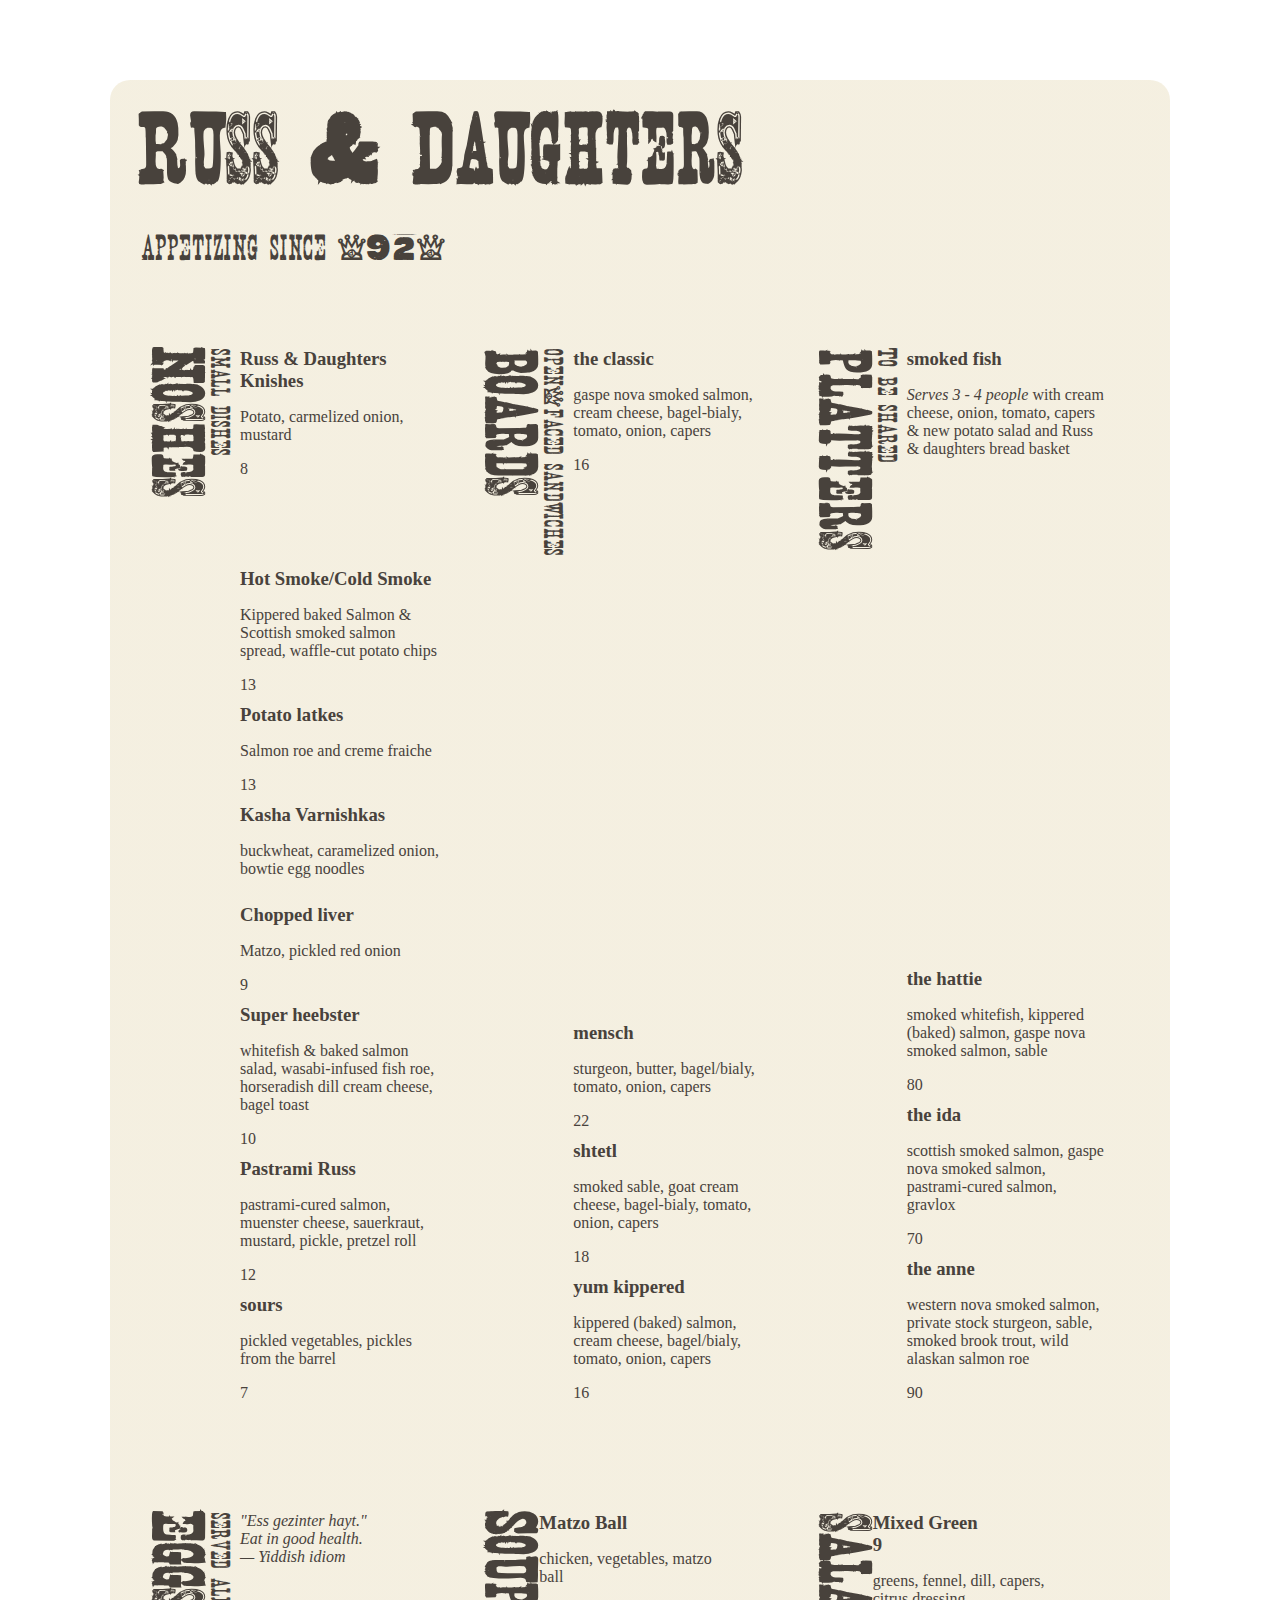
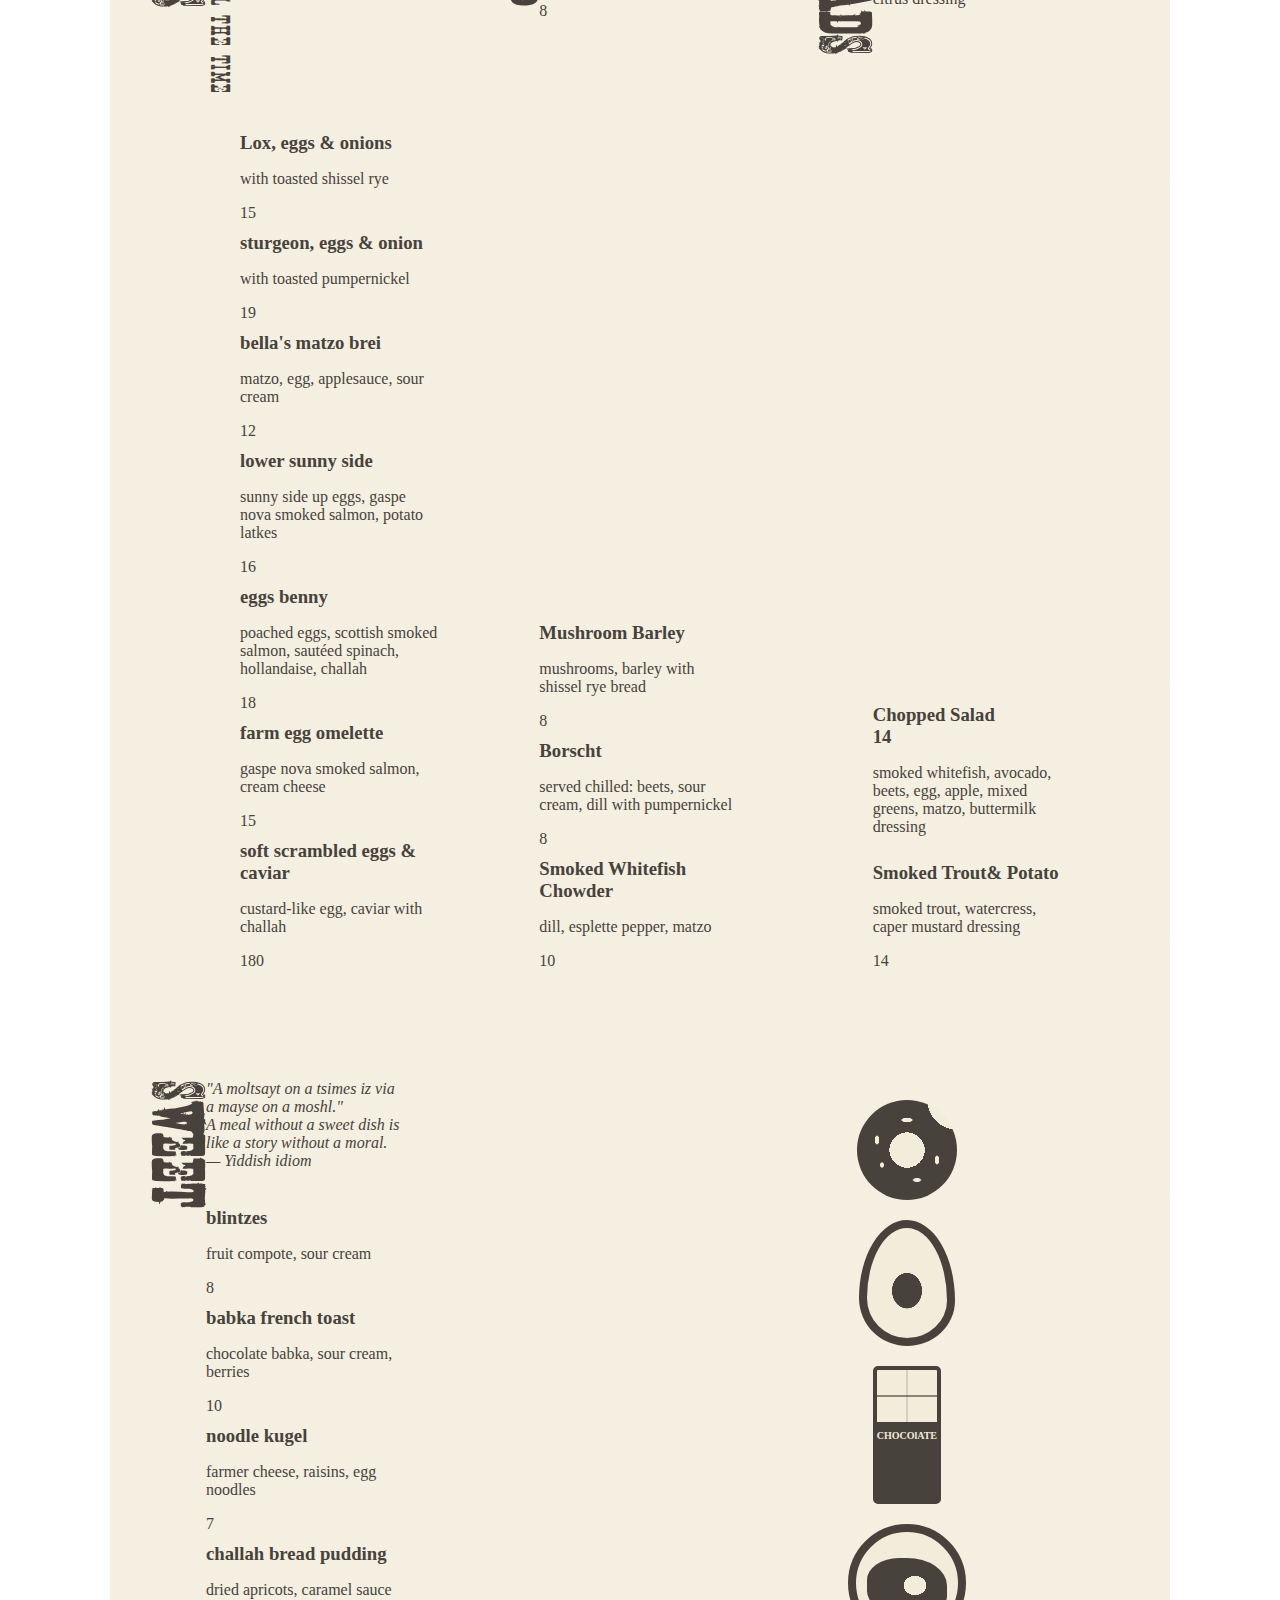
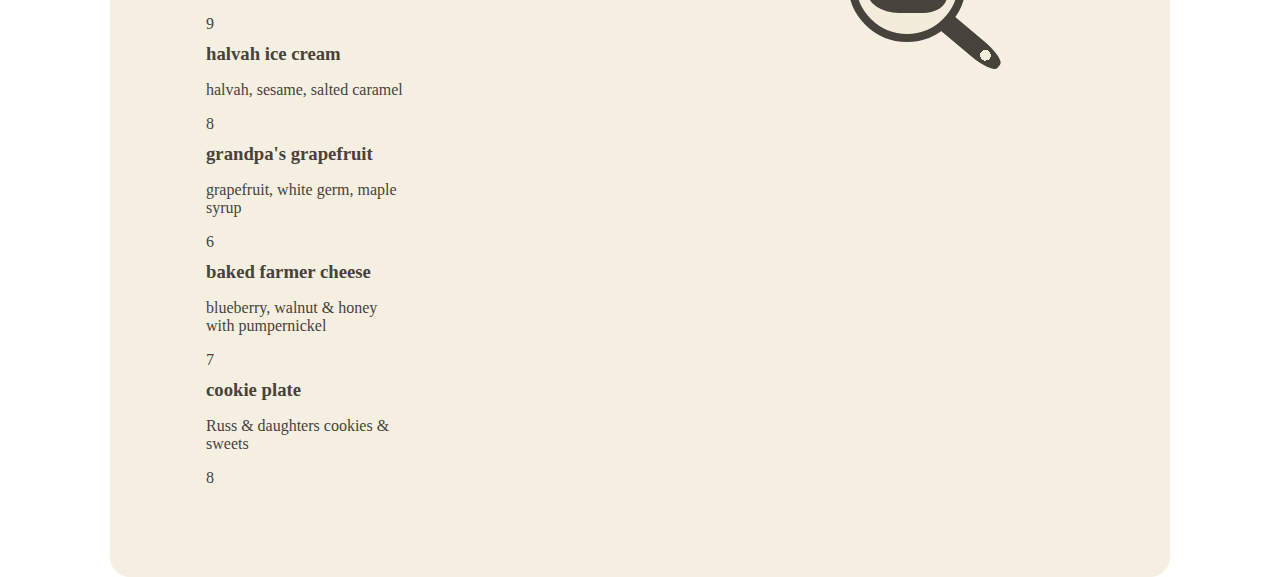
==== commit 3cb8e110: "css changes" ====
--- a/docs/index.html
+++ b/docs/index.html
@@ -1,407 +1,322 @@
+
 <!DOCTYPE html>
 <html>
 <head>
-	<meta charset="utf-8" />
-	<title>A template for a responsive restaurant menu</title>
+    <meta charset="utf-8" />
+    <title>Russ & Daughters</title>
     <meta name="viewport" content="width=device-width, initial-scale=1">
     <link rel="stylesheet" href="./styles/styles.css">
-	<!-- SUGGESTIONS FOR STYLING
-	https://duckduckgo.com/?q=beautiful+restaurant+menus&t=ffab&iax=images&ia=images
-	-->
+    <!-- SUGGESTIONS FOR STYLING
+    https://duckduckgo.com/?q=beautiful+restaurant+menus&t=ffab&iax=images&ia=images
+    -->
 </head>
 <body>
 
+<header>
+    <h1><span>Russ</span> <span>&</span> <span>Daughters</span></h1>
+    <p>appetizing since 1924</p> 
+</header>
+
 <main>
-            <header>
-                <ul>
-                    <li>
-                        <h1>Russ & Daughters</h1>
-                    </li>
-                    <li>
-                        <p>appetizing since 1924</p>
-                    </li>
-                </ul>
-            </header>
-
+    <section>
+        <header>
+            <h2>Noshes</h2>
+            <p>small dishes</p>
+        </header>
+
+        <article>
+            <h3>Russ &amp;  Daughters Knishes</h3>
+            <p>Potato, carmelized onion, mustard</p>
+            <div>8</div> <!-- price -->
+        </article>
+
+        <article>
+            <h3>Hot Smoke/Cold Smoke</h3>
+            <p>Kippered baked Salmon &amp; Scottish smoked salmon spread, waffle-cut potato chips</p>
+            <div>13</div>
+        </article>
+
+        <article>
+            <h3>Potato latkes</h3>
+            <p>Salmon roe and creme fraiche</p>
+            <div>13</div>
+        </article>
+
+        <article>
+            <h3>Kasha Varnishkas</h3>
+            <p>buckwheat, caramelized onion, bowtie egg noodles</p>
+        </article>
+
+        <article>
+            <h3>Chopped liver</h3>
+            <p>Matzo, pickled red onion</p>
+            <div>9</div>
+        </article>
+
+        <article>
+            <h3>Super heebster</h3>
+            <p>whitefish &amp; baked salmon salad, wasabi-infused fish roe, horseradish dill cream cheese, bagel toast</p>
+            <div>10</div>
+        </article>
+
+        <article>
+            <h3>Pastrami Russ</h3>
+            <p>pastrami-cured salmon, muenster cheese, sauerkraut, mustard, pickle, pretzel roll</p>
+            <div>12</div>
+        </article>
+
+        <article>
+            <h3>sours</h3>
+            <p>pickled vegetables, pickles from the barrel</p>
+            <div>7</div>
+        </article>
+    </section>
+
+
+    <section>
+        <header>
+            <h2>boards</h2>
+            <p>open-faced sandwiches</p>
+        </header>
+
+        <article>
+            <h3>the classic</h3>
+            <p>gaspe nova smoked salmon, cream cheese, bagel-bialy, tomato, onion, capers</p>
+            <div>16</div>
+        </article>
+
+        <article>
+            <h3>mensch</h3>
+            <p>sturgeon, butter, bagel/bialy, tomato, onion, capers</p>
+            <div>22</div>
+        </article>
+
+        <article>
+            <h3>shtetl</h3>
+            <p>smoked sable, goat cream cheese, bagel-bialy, tomato, onion, capers</p>
+            <div>18</div>
+        </article>
+
+        <article>
+            <h3>yum kippered</h3>
+            <p>kippered (baked) salmon, cream cheese, bagel/bialy, tomato, onion, capers</p>
+            <div>16</div>
+        </article>
+    </section>
+
+
+    <section>
+        <header>
+            <h2>platters</h2>
+            <p>To be shared</p>
+        </header>
+
+        <article>
+            <h3>smoked fish</h3>
+            <p><em>Serves 3 - 4 people</em> with cream cheese, onion, tomato, capers &amp; new potato salad and Russ &amp; daughters bread basket</p>
+        </article>
+
+        <article>
+            <h3>the hattie</h3>
+            <p>smoked whitefish, kippered (baked) salmon, gaspe nova smoked salmon, sable</p>
+            <div>80</div>
+        </article>
+
+        <article>
+            <h3>the ida</h3>
+            <p>scottish smoked salmon, gaspe nova smoked salmon, pastrami-cured salmon, gravlox</p>
+            <div>70</div>
+        </article>
+
+        <article>
+            <h3>the anne</h3>
+            <p>western nova smoked salmon, private stock sturgeon, sable, smoked brook trout, wild alaskan salmon roe</p>
+            <div>90</div>
+        </article>
+
+    </section>
+
+
+    <section>
+
+        <header>
+            <h2>Eggs</h2>
+            <p>served all the time</p>
+        </header>
+
+        <blockquote>
+            <p>"Ess gezinter hayt."</p>
+            <p>Eat in good health.</p>
+            <cite>— Yiddish idiom</cite>
+        </blockquote>
+
+        <article>
+            <h3>Lox, eggs &amp; onions</h3>
+            <p>with toasted shissel rye</p>
+            <div>15</div>
+        </article>
+
+        <article>
+            <h3>sturgeon, eggs &amp; onion</h3>
+            <p>with toasted pumpernickel</p>
+            <div>19</div>
+        </article>
+
+        <article>
+            <h3>bella's matzo brei</h3>
+            <p>matzo, egg, applesauce, sour cream</p>
+            <div>12</div>
+        </article>
+
+        <article>
+            <h3>lower sunny side</h3>
+            <p>sunny side up eggs, gaspe nova smoked salmon, potato latkes</p>
+            <div>16</div>
+        </article>
+
+        <article>
+            <h3>eggs benny</h3>
+            <p>poached eggs, scottish smoked salmon, sautéed spinach, hollandaise, challah</p>
+            <div>18</div>
+        </article>
+
+        <article>
+            <h3>farm egg omelette</h3>
+            <p>gaspe nova smoked salmon, cream cheese</p>
+            <div>15</div>
+        </article>
+
+        <article>
+            <h3>soft scrambled eggs &amp; caviar</h3>
+            <p>custard-like egg, caviar with challah</p>
+            <div>180</div>
+        </article>
+
+    </section>
+
+
+    <section>
+        <h2>Soup</h2>
+
+        <article>
+            <h3>Matzo Ball</h3>
+            <p>chicken, vegetables, matzo ball</p>
+            <div>8</div>
+        </article>
+
+        <article>
+            <h3>Mushroom Barley</h3>
+            <p>mushrooms, barley with shissel rye bread</p>
+            <div>8</div>
+        </article>
+
+        <article>
+            <h3>Borscht</h3>
+            <p>served chilled: beets, sour cream, dill with pumpernickel</p>
+            <div>8</div>
+        </article>
+        
+        <article>
+            <h3>Smoked Whitefish Chowder</h3>
+            <p>dill, esplette pepper, matzo</p>
+            <div>10</div>
+        </article>
+
+    </section>
+    <section>
+
+        <h2>salads</h2>
+
+        <article>
+            <h3>Mixed Green<div>9</div></h3>
+            <p>greens, fennel, dill, capers, citrus dressing</p>
+        </article>
+
+        <article>
+            <h3>Chopped Salad<div>14</div></h3>
+            <p>smoked whitefish, avocado, beets, egg, apple, mixed greens, matzo, buttermilk dressing</p>
+        </article>
+
+        <article>
+            <h3>Smoked Trout& Potato</h3>
+            <p>smoked trout, watercress, caper mustard dressing</p>
+            <div>14</div>
+        </article>
+
+    </section>
+
+
+    <section>
+        <h2>sweet</h2>
+
+        <blockquote>
+            <p>"A moltsayt on a tsimes iz via a mayse on a moshl."</p>
+            <p>A meal without a sweet dish is like a story without a moral.</p>
+            <cite>— Yiddish idiom</cite>
+        </blockquote>
+
+
+        <article>
+            <h3>blintzes</h3>
+            <p>fruit compote, sour cream</p>
+            <div>8</div>
+        </article>
+
+        <article>
+            <h3>babka french toast</h3>
+            <p>chocolate babka, sour cream, berries</p>
+            <div>10</div>
+        </article>
+
+        <article>
+            <h3>noodle kugel</h3>
+            <p>farmer cheese, raisins, egg noodles</p>
+            <div>7</div>
+        </article>
+
+        <article>
+            <h3>challah bread pudding</h3>
+            <p>dried apricots, caramel sauce</p>
+            <div>9</div>
+        </article>
+
+        <article>
+            <h3>halvah ice cream</h3>
+            <p>halvah, sesame, salted caramel</p>
+            <div>8</div>
+        </article>
+
+        <article>
+            <h3>grandpa's grapefruit</h3>
+            <p>grapefruit, white germ, maple syrup</p>
+            <div>6</div>
+        </article>
+
+        <article>
+            <h3>baked farmer cheese</h3>
+            <p>blueberry, walnut &amp; honey with pumpernickel</p>
+            <div>7</div>
+        </article>
+
+        <article>
+            <h3>cookie plate</h3>
+            <p>Russ &amp; daughters cookies &amp; sweets</p>
+            <div>8</div>
+        </article>
+
+    </section>
+    <section> 
+        <!-- hier komen vormen die rechts onderaan de pagina komen te staan -->
+        <div></div>
+        <div></div>
+        <div>
+            <p>CHOCOlATE</p>
+        </div>
+        <div>
             <section>
-                <ul>
-                    <li>
-                        <header>
-                            <ul>
-                                <li>
-                                    <h2>Noshes</h2>
-                                </li> 
-                                <li>  
-                                    <p>small dishes</p>
-                                </li>
-                            </ul>
-                        </header>
-                    </li>
-                    <li>
-                        <article>
-                            <h3>Russ &amp;  Daughters Knishes</h3>
-                            <p>Potato, carmelized onion, mustard</p>
-                            <div>8</div> <!-- price -->
-                        </article>
-
-                        <article>
-                            <h3>Hot Smoke/Cold Smoke</h3>
-                            <p>Kippered baked Salmon &amp; Scottish smoked salmon spread, waffle-cut potato chips</p>
-                            <div>13</div>
-                        </article>
-
-                        <article>
-                            <h3>Potato latkes</h3>
-                            <p>Salmon roe and creme fraiche</p>
-                            <div>13</div>
-                        </article>
-
-                        <article>
-                            <h3>Kasha Varnishkas</h3>
-                            <p>buckwheat, caramelized onion, bowtie egg noodles</p>
-                        </article>
-
-                        <article>
-                            <h3>Chopped liver</h3>
-                            <p>Matzo, pickled red onion</p>
-                            <div>9</div>
-                        </article>
-
-                        <article>
-                            <h3>Super heebster</h3>
-                            <p>whitefish &amp; baked salmon salad, wasabi-infused fish roe, horseradish dill cream cheese, bagel toast</p>
-                            <div>10</div>
-                        </article>
-
-                        <article>
-                            <h3>Pastrami Russ</h3>
-                            <p>pastrami-cured salmon, muenster cheese, sauerkraut, mustard, pickle, pretzel roll</p>
-                            <div>12</div>
-                        </article>
-
-                        <article>
-                            <h3>sours</h3>
-                            <p>pickled vegetables, pickles from the barrel</p>
-                            <div>7</div>
-                        </article>
-                    </li>
-                </ul>    
             </section>
-  
-            <section>
-                <ul>
-                    <li>
-                        <header>
-                            <ul>
-                                <li>
-                                    <h2>boards</h2>
-                                </li>
-                                <li>
-                                    <p>open-faced sandwiches</p>
-                                </li>
-                            </ul>
-                        </header>
-                        </li>
-                        <li>
-                        <article>
-                            <h3>the classic</h3>
-                            <p>gaspe nova smoked salmon, cream cheese, bagel-bialy, tomato, onion, capers</p>
-                            <div>16</div>
-                        </article>
-
-                        <article>
-                            <h3>mensch</h3>
-                            <p>sturgeon, butter, bagel/bialy, tomato, onion, capers</p>
-                            <div>22</div>
-                        </article>
-
-                        <article>
-                            <h3>shtetl</h3>
-                            <p>smoked sable, goat cream cheese, bagel-bialy, tomato, onion, capers</p>
-                            <div>18</div>
-                        </article>
-
-                        <article>
-                            <h3>yum kippered</h3>
-                            <p>kippered (baked) salmon, cream cheese, bagel/bialy, tomato, onion, capers</p>
-                            <div>16</div>
-                        </article>
-                    </li>
-                </ul>   
-            </section>
-
-            <section>
-                <ul>
-                    <li>
-                        <header>
-                            <ul>
-                                <li>
-                                    <h2>platters</h2>
-                                </li>
-                                <li>
-                                    <p>To be shared</p>
-                                </li>
-                            </ul>
-                    
-                        </header>
-                    </li>
-                    <li>
-                        <article>
-                            <h3>smoked fish</h3>
-                            <p><em>Serves 3 - 4 people</em> with cream cheese, onion, tomato, capers &amp; new potato salad and Russ &amp; daughters bread basket</p>
-                            <div>65</div>
-                        </article>
-
-                        <article>
-                            <h3>the hattie</h3>
-                            <p>smoked whitefish, kippered (baked) salmon, gaspe nova smoked salmon, sable</p>
-                            <div>80</div>
-                        </article>
-
-                        <article>
-                            <h3>the ida</h3>
-                            <p>scottish smoked salmon, gaspe nova smoked salmon, pastrami-cured salmon, gravlox</p>
-                            <div>70</div>
-                        </article>
-
-                        <article>
-                            <h3>the anne</h3>
-                            <p>western nova smoked salmon, private stock sturgeon, sable, smoked brook trout, wild alaskan salmon roe</p>
-                            <div>90</div>
-                        </article>
-                     </li>
-                </ul>
-            </section>
-            <section>
-                <ul>
-                    <li>
-                        <header>
-                            <ul>
-                                <li>
-                                    <h2>Eggs</h2>
-                                </li>
-                                <li>
-                                    <p>served all the time</p>
-                                </li>
-                            </ul>
-                        </header>
-                    </li>
-                    <li>
-
-                        <article>
-                            <h3>Lox, eggs &amp; onions</h3>
-                            <p>with toasted shissel rye</p>
-                            <div>15</div>
-                        </article>
-
-                        <article>
-                            <h3>sturgeon, eggs &amp; onion</h3>
-                            <p>with toasted pumpernickel</p>
-                            <div>19</div>
-                        </article>
-
-                        <article>
-                            <h3>bella's matzo brei</h3>
-                            <p>matzo, egg, applesauce, sour cream</p>
-                            <div>12</div>
-                        </article>
-
-                        <article>
-                            <h3>lower sunny side</h3>
-                            <p>sunny side up eggs, gaspe nova smoked salmon, potato latkes</p>
-                            <div>16</div>
-                        </article>
-
-                        <article>
-                            <h3>eggs benny</h3>
-                            <p>poached eggs, scottish smoked salmon, sautéed spinach, hollandaise, challah</p>
-                            <div>18</div>
-                        </article>
-
-                        <article>
-                            <h3>farm egg omelette</h3>
-                            <p>gaspe nova smoked salmon, cream cheese</p>
-                            <div>15</div>
-                        </article>
-
-                        <article>
-                            <h3>soft scrambled eggs &amp; caviar</h3>
-                            <p>custard-like egg, caviar with challah</p>
-                            <div>180</div>
-                        </article>
-
-                        <blockquote>
-                            <p>"Ess gezinter hayt."</p>
-                            <p>Eat in good health.</p>
-                            <cite>— Yiddish idiom</cite>
-                        </blockquote>
-                    </li>
-                </ul>
-            </section>
-
-            <section>
-                <ul>
-                    <li>
-                        <header>
-                            <ul>
-                                <li>
-                                    <h2>Soup</h2>
-                                </li>
-                                <li>
-                                    <p>For cold days</p>
-                                </li>
-                            </ul>
-                        </header>
-                    </li>
-                     <li>
-                        <article>
-                            <h3>Matzo Ball</h3>
-                            <p>chicken, vegetables, matzo ball</p>
-                            <div>8</div>
-                        </article>
-
-                        <article>
-                            <h3>Mushroom Barley</h3>
-                            <p>mushrooms, barley with shissel rye bread</p>
-                            <div>8</div>
-                        </article>
-
-                        <article>
-                            <h3>Borscht</h3>
-                            <p>served chilled: beets, sour cream, dill with pumpernickel</p>
-                            <div>8</div>
-                        </article>
-                        
-                        <article>
-                            <h3>Smoked Whitefish Chowder</h3>
-                            <p>dill, esplette pepper, matzo</p>
-                            <div>10</div>
-                        </article>
-                    </li>
-                </ul>
-            </section>
- 
-            <section>
-                <ul>
-                    <li>
-                        <header>
-                            <ul>
-                                <li>
-                                    <h2>Salads</h2>
-                                </li>
-                                <li>
-                                    <p>For hot days</p>
-                                </li>
-                            </ul>
-                        </header>
-                     </li>
-                     <li>
-                        <article>
-                            <h3>Mixed Green</h3>
-                            <p>greens, fennel, dill, capers, citrus dressing</p>
-                            <div>9</div>
-                        </article>
-
-                        <article>
-                            <h3>Chopped Salad</h3>
-                            <p>smoked whitefish, avocado, beets, egg, apple, mixed greens, matzo, buttermilk dressing</p>
-                            <div>14</div>
-                        </article>
-
-                        <article>
-                            <h3>Smoked Trout& Potato</h3>
-                            <p>smoked trout, watercress, caper mustard dressing</p>
-                            <div>14</div>
-                        </article>
-                     </li>
-                </ul>
-            </section>
- 
-            <section>
-                <ul>
-                    <li>
-                        <header>
-                            <ul>
-                                <li>
-                                    <h2>Sweet</h2>
-                                </li>
-                                <li>
-                                    <p>For sweet days</p>
-                                </li>
-                            </ul>
-                        </header>
-                    </li>
-                    <li>
-    
-                        <article>
-                            <h3>blintzes</h3>
-                            <p>fruit compote, sour cream</p>
-                            <div>8</div>
-                        </article>
-
-                        <article>
-                            <h3>babka french toast</h3>
-                            <p>chocolate babka, sour cream, berries</p>
-                            <div>10</div>
-                        </article>
-
-                        <article>
-                            <h3>noodle kugel</h3>
-                            <p>farmer cheese, raisins, egg noodles</p>
-                            <div>7</div>
-                        </article>
-
-                        <article>
-                            <h3>challah bread pudding</h3>
-                            <p>dried apricots, caramel sauce</p>
-                            <div>9</div>
-                        </article>
-
-                        <article>
-                            <h3>halvah ice cream</h3>
-                            <p>halvah, sesame, salted caramel</p>
-                            <div>8</div>
-                        </article>
-
-                        <article>
-                            <h3>grandpa's grapefruit</h3>
-                            <p>grapefruit, white germ, maple syrup</p>
-                            <div>6</div>
-                        </article>
-
-                        <article>
-                            <h3>baked farmer cheese</h3>
-                            <p>blueberry, walnut &amp; honey with pumpernickel</p>
-                            <div>7</div>
-                        </article>
-
-                        <article>
-                            <h3>cookie plate</h3>
-                            <p>Russ &amp; daughters cookies &amp; sweets</p>
-                            <div>8</div>
-                        </article>
-
-                        <blockquote>
-                            <p>"A moltsayt on a tsimes iz via a mayse on a moshl."</p>
-                            <p>A meal without a sweet dish is like a story without a moral.</p>
-                            <cite>— Yiddish idiom</cite>
-                        </blockquote>
-                    </li>
-                </ul>
-            </section>
-            <section>
-                 <!-- hier komen vormen die rechts onderaan de pagina komen te staan -->
-                 <div></div>
-                 <div></div>
-                 <div>
-                     <p>CHOCOlATE</p>
-                 </div>
-                 <div>
-                     <section>
-                     </section>
-                 </div>
-                 <div></div>
-            </section>
+        </div>
+    </section>
 </main>
 
 <!-- HTML taken and adjusted from https://codepen.io/julesforrest/pen/VqXvgQ -->
--- a/docs/styles/styles.css
+++ b/docs/styles/styles.css
@@ -1,4 +1,4 @@
-@font-face { font-family: nashville; src: url('nashville.ttf'); } 
+@font-face { font-family: nashville; src: url('../nashville.ttf'); } 
 
 html{
     /* /* lightmode */
@@ -15,12 +15,115 @@
     height: 100%;
 
     /* light mode */
-    /* background-color: #f2ecda; */
     background:linear-gradient(0deg, rgba(242, 236, 218, 0.82), rgba(242, 236, 218, 0.82)), url(https://i.pinimg.com/originals/4c/65/f9/4c65f913798dcd566fb929d0973a37e6.jpg);
     background-repeat: no-repeat;
     background-size: cover;
 }
 
+main{
+    display: grid;
+    grid-template-columns: repeat(auto-fit, minmax(250px, 1fr));
+    grid-template-rows: auto;
+    grid-template-areas:
+     "section1 section2 section3"
+     "section4 section5 section6"
+     "section7 . section8";
+}
+
+@media (max-width: 800px){
+    main{
+      grid-template-areas:
+        "section1"
+        "section2"
+        "section3"
+        "section4" 
+        "section5"
+        "section6"
+        "section7"
+        "section8";
+    }
+}
+
+
+header{
+    animation: spinning 5s infinite linear;
+}
+
+section{
+    display: grid;
+    grid-template-columns: 1fr 1fr 1fr;
+    grid-template-rows: 1fr;
+    margin: 50px 0;
+}
+
+section header{
+    animation: spin 5s infinite linear;
+    height: 220px;
+    width: 100px;
+    display: grid;
+    grid-template-columns: 1fr 1fr;
+    grid-template-rows: 1fr;
+    grid-column: 1/2;
+}
+  
+article{
+    width: 200px;
+    grid-column: 2/3;
+    grid-row: auto;
+    margin: 0 0 10px;
+}
+
+blockquote{
+    font-style: italic;
+    font-weight: lighter;
+    margin: 0 0 20px;
+    animation: bounce 2s infinite;
+}
+  
+
+section:nth-child(1){
+    grid-area: section1;
+    width: 200px;
+}
+
+
+section:nth-child(2){
+    grid-area: section2;
+        width: 200px;
+}
+
+section:nth-child(3){
+    grid-area: section3;
+        width: 200px;
+}
+
+
+section:nth-child(4){
+    grid-area: section4;
+        width: 200px;
+}
+
+section:nth-child(5){
+    grid-area: section5;
+    width: 200px;;
+}
+
+section:nth-child(6){
+    grid-area: section6;
+    width: 200px;
+}
+
+section:nth-child(7){
+    grid-area: section7;
+    width: 200px;
+}
+
+section:nth-child(8){
+    display: block;
+    grid-area: section8;
+    width: 200px;
+}
+
  
 
 /* tekst */
@@ -28,9 +131,8 @@
 /* tekst */
 
 h1{
-    font-size: 6.5em;
+    font-size: 5.5em;
     margin: 0;
-    writing-mode: vertical-lr;
     font-family: nashville;
 } 
 
@@ -46,126 +148,30 @@
 }
 
 p{
-    width: 200px;
+    writing-mode: horizontal-tb;
+}
+
+
+header h2{
+    writing-mode: vertical-lr;
+    grid-column: 1/2;
+}
+  
+main header p{
+    writing-mode: vertical-lr;
+    font-size: 1.5em;
+    margin: 0;
+    grid-column: 2/3;
 }
 
 header p{
     font-size: 2em;
     font-family: nashville;
-    writing-mode: vertical-lr;
-}
-
-section header p{
-    font-size: 1.5em;
+    /* writing-mode: vertical-lr; */
+}
+
+blockquote p{
     margin: 0;
-    writing-mode: vertical-lr;
-}
-
-blockquote{
-    font-style: italic;
-    font-weight: lighter;
-    margin: 50px 0 ;
-    animation: bounce 2s infinite;
-}
-
-
-
-
-
-/* section, article, header, main etc.*/
-/* section, article, header, main etc.*/
-/* section, article, header, main etc.*/
-
-main{
-    display: grid;
-    grid-template-columns: repeat(auto-fill, minmax(251px, 1fr));
-    grid-gap: 50px;
-    padding: 0;
-    column-count: 4;
-}
-
-header{
-    width: 20%;
-    grid-template-columns: 1fr 1fr;
-    grid-template-rows: 1fr ;
-}
-
-main header {
-    animation: spin 5s infinite linear;
-    margin-left: 100px;
-}
-
-section header{
-    animation: none;
-    margin: 0;
-}
-
-article {
-    margin-bottom: 30px;
-}
-
-
-
-/* lists en grids */
-/* lists en grids */
-/* lists en grids*/
-
-
-section header ul{
-    width:20%;
-    display: grid;
-    grid-template-rows: 1fr;
-    grid-template-columns: 20px 1fr;
-    padding: 0;
-}
-
-header ul{
-    width:20%;
-    display: grid;
-    grid-template-columns: 50px 1fr;
-    grid-auto-rows: 100%;
-    padding: 0;
-}
-
-section ul {
-    display: grid;
-    grid-template-columns: 1fr 1fr;
-    grid-auto-rows: 100%;
-    padding: 0;
-}
-
-li{
-    list-style: none;
-}
-
-
-
-/* grid van titel russ and daughters */
-
-header ul li:nth-child(1){
-    grid-column: 2/3;
-    grid-row: 1;
-
-}
-
-header ul li:nth-child(2){
-    grid-column: 1/2;
-    grid-row: 1;
-}
-
-
-
-/* grid van de sections */
-
-section li:nth-child(1){
-    grid-column: 1/2;
-    grid-row: 1;
-
-}
-
-section li:nth-child(2){
-    grid-column: 2/3;
-    grid-row: 1;
 }
 
 
@@ -175,7 +181,7 @@
 /* vormen */
 
 /* bagel of donut */
-section:nth-child(9) div:nth-child(1) { 
+section:nth-child(8) div:nth-child(1) { 
     margin: 20px auto;
     border-radius: 50%;
     padding: 50px;
@@ -192,7 +198,7 @@
 }
 
 /* avocado */
-section:nth-child(9) div:nth-child(2) { 
+section:nth-child(8) div:nth-child(2) { 
     margin: 20px auto;
     border-radius: 50% 50% 50% 50% / 62% 64% 36% 38%;
     border: 8px solid #48423c;
@@ -204,13 +210,13 @@
     animation: bounce 1s infinite;
 }
 
-section:nth-child(9) div:nth-child(3) p{ 
+section:nth-child(8) div:nth-child(3) p{ 
     font-size: 10px;
     font-weight: bold;
 }
 
 /* chocola */
-section:nth-child(9) div:nth-child(3) { 
+section:nth-child(8) div:nth-child(3) { 
     padding-top: 50px;
     margin: 20px auto;
     color: #f2ecda;
@@ -226,7 +232,7 @@
 }
 
 /* pan */
-section:nth-child(9) div:nth-child(4) { 
+section:nth-child(8) div:nth-child(4) { 
     position:relative;
     margin: 20px auto;
     padding: 1px;
@@ -239,7 +245,7 @@
 }
 
 /* ei in pan  */
-section:nth-child(9) div:nth-child(4) section { 
+section:nth-child(8) div:nth-child(4) section { 
     margin: 25px auto;
     border-radius: 40% 50% 30% 40%;
     width: 80px; 
@@ -251,7 +257,7 @@
 }
 
 /* pan steel  */
-section:nth-child(9) div:nth-child(4)::after {
+section:nth-child(8) div:nth-child(4)::after {
     content:"";
     position:absolute;
     width: 70px;
@@ -278,6 +284,14 @@
     }
 }
 
+@keyframes spinning {
+    from{
+    transform: rotateX(0deg);
+    }
+    to{
+    transform: rotateX(360deg);
+    }
+}
 
 @keyframes rotate {
     0% {
@@ -314,7 +328,7 @@
     }
     
     /* bagel of donut  */
-    section:nth-child(9) div:nth-child(1){ 
+    section:nth-child(8) div:nth-child(1){ 
         background-image:
         radial-gradient(circle at right top, #585046 21%, transparent 20%),
         radial-gradient(closest-side at 50% 20%, #48423c 10%, transparent 12%),
@@ -326,7 +340,7 @@
     }
     
     /* avocado  */
-    section:nth-child(9) div:nth-child(2){ 
+    section:nth-child(8) div:nth-child(2){ 
         border: 8px solid #f2ecda;
         background-color: #585046;
         background-image:
@@ -334,7 +348,7 @@
     }
     
     /* chocolade */
-    section:nth-child(9) div:nth-child(3){ 
+    section:nth-child(8) div:nth-child(3){ 
         color: #48423c;
         border: 4px solid #f2ecda;
         background-image:
@@ -344,26 +358,54 @@
     }
     
     /* pan */
-    section:nth-child(9) div:nth-child(4){ 
+    section:nth-child(8) div:nth-child(4){ 
         background-color: #585046;
         border: 8px solid #f2ecda;
     }
     
     /* ei in de pan */
-    section:nth-child(9) div:nth-child(4) section{ 
+    section:nth-child(8) div:nth-child(4) section{ 
         background-color:  #f2ecda;
         background-image:
         radial-gradient(closest-side at 60%  ,#585046  35%, transparent 35%);
     }
     
     /* steel */
-    section:nth-child(9) div:nth-child(4)::after{
+    section:nth-child(8) div:nth-child(4)::after{
         background-color: #f2ecda;
         background-image:
         radial-gradient(circle at 75%, #585046  10%, transparent 10%);
     }
     
-    } 
+} 
+
+@media (prefers-reduced-motion) {
+    header{
+        animation: none;
+    }
+    section header{
+        animation: none;
+    }
+    blockquote{
+        animation: none;
+    }
+    section:nth-child(8) div:nth-child(1){
+        animation: none;
+    }
+    section:nth-child(8) div:nth-child(2){
+        animation: none;
+    }
+    section:nth-child(8) div:nth-child(3){
+        animation: none;
+    }
+    section:nth-child(8) div:nth-child(4){
+        animation: none;
+    }
+    section:nth-child(8) div:nth-child(4) section{
+        animation: none;
+    }
+
+}
     
 
 /* Bronnen: */
